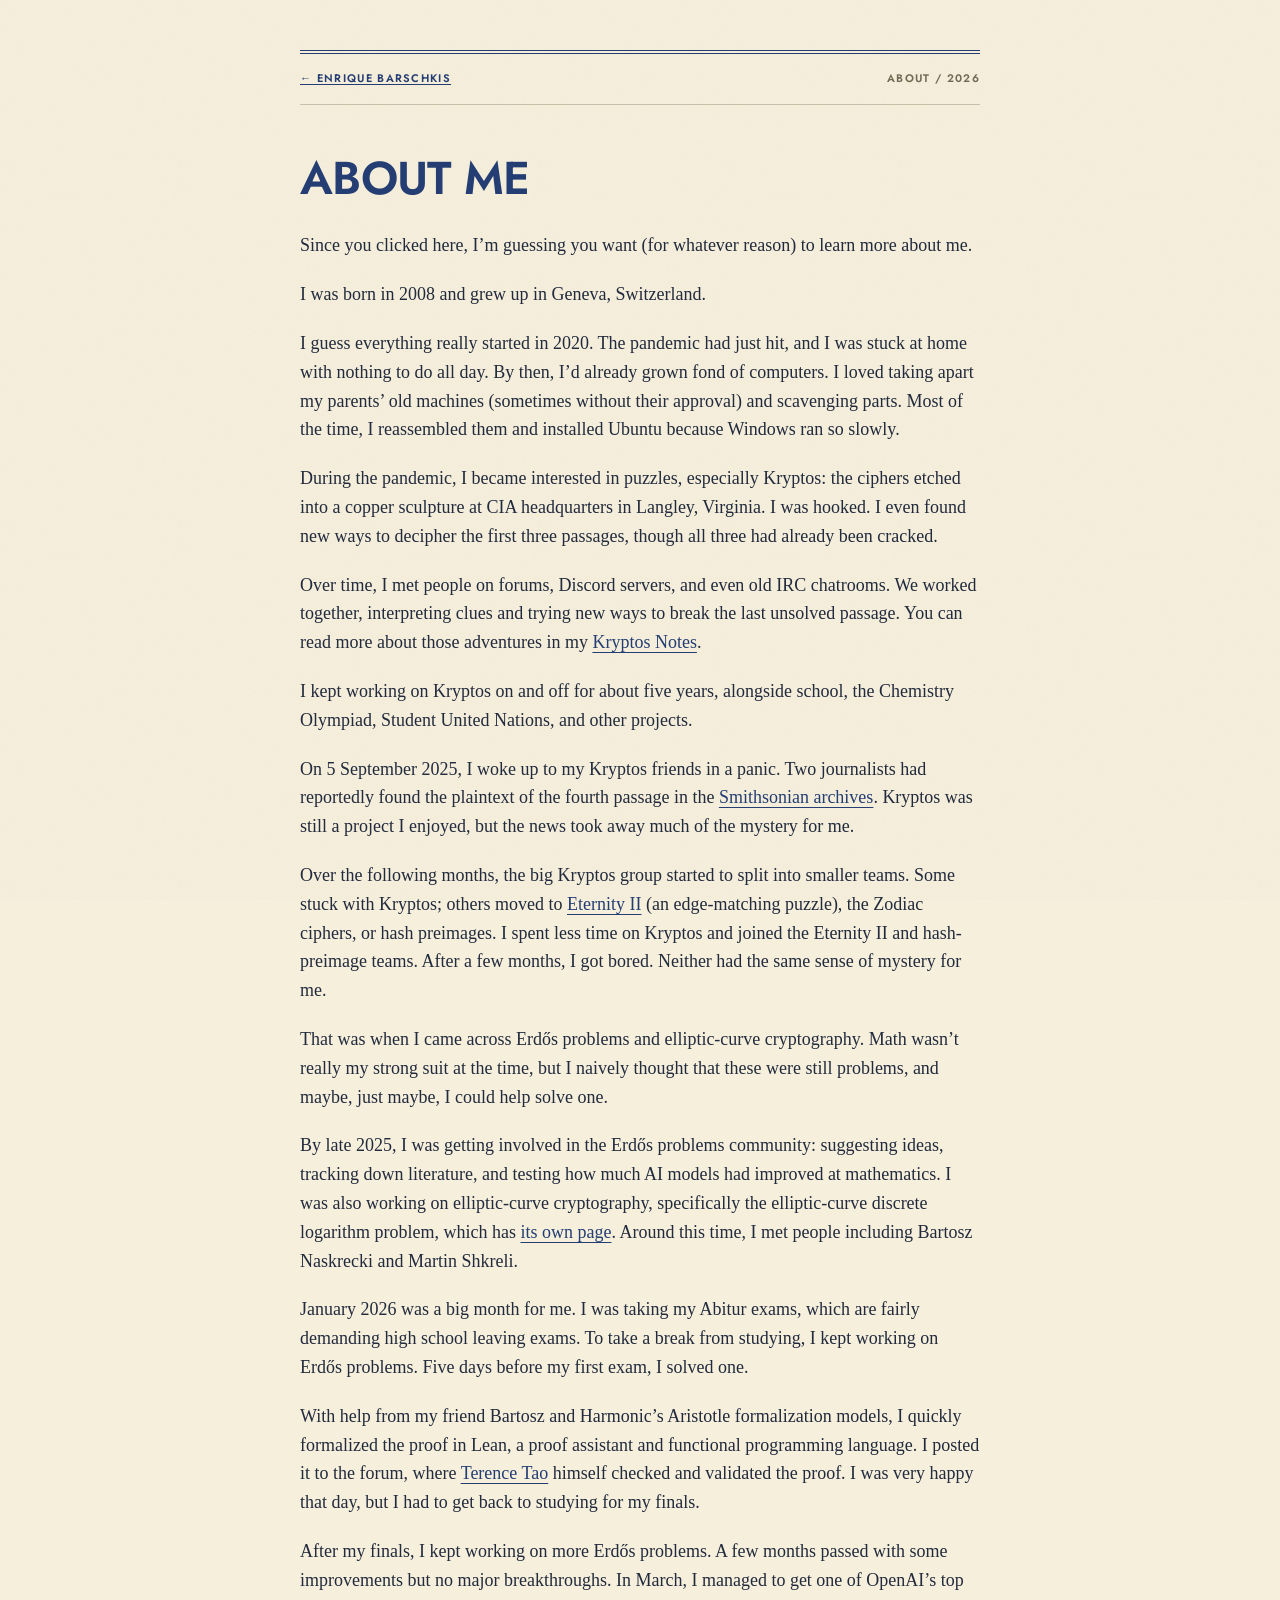
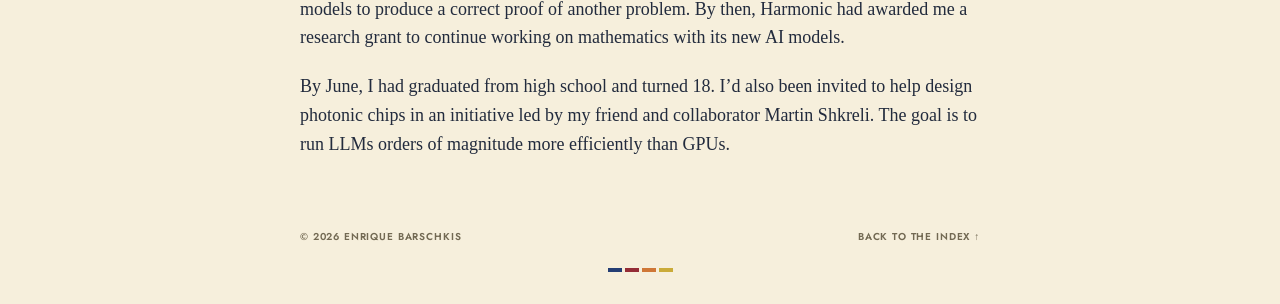
==== about.html @ c3b04d2e "Update ECDLP article and correct website typos" ====
<!doctype html>
<html lang="en">
<head>
  <meta charset="utf-8">
  <meta name="viewport" content="width=device-width, initial-scale=1">
  <meta name="description" content="Enrique Barschkis on old computers, Kryptos, Erdős problems, elliptic-curve cryptography, and photonic LLM acceleration.">
  <meta name="theme-color" content="#942c36">
  <title>About me · Enrique Barschkis</title>
  <link rel="icon" type="image/png" href="favicon.png">
  <link rel="stylesheet" href="styles.css">
</head>
<body>
  <a class="skip-link" href="#main">Skip to content</a>
  <div class="document-page">
    <header class="document-header"><a href="index.html#about">← Enrique Barschkis</a><span>About / 2026</span></header>
    <main id="main">
      <article>
        <h1>About me</h1>
        <p>Since you clicked here, I’m guessing you want (for whatever reason) to learn more about me.</p>

        <p>I was born in 2008 and grew up in Geneva, Switzerland.</p>

        <p>I guess everything really started in 2020. The pandemic had just hit, and I was stuck at home with nothing to do all day. By then, I’d already grown fond of computers. I loved taking apart my parents’ old machines (sometimes without their approval) and scavenging parts. Most of the time, I reassembled them and installed Ubuntu because Windows ran so slowly.</p>

        <p>During the pandemic, I became interested in puzzles, especially Kryptos: the ciphers etched into a copper sculpture at CIA headquarters in Langley, Virginia. I was hooked. I even found new ways to decipher the first three passages, though all three had already been cracked.</p>

        <p>Over time, I met people on forums, Discord servers, and even old IRC chatrooms. We worked together, interpreting clues and trying new ways to break the last unsolved passage. You can read more about those adventures in my <a href="kryptos.html">Kryptos Notes</a>.</p>

        <p>I kept working on Kryptos on and off for about five years, alongside school, the Chemistry Olympiad, Student United Nations, and other projects.</p>

        <p>On 5 September 2025, I woke up to my Kryptos friends in a panic. Two journalists had reportedly found the plaintext of the fourth passage in the <a href="https://www.smithsonianmag.com/blogs/office-of-the-secretary-of-the-smithsonian/2026/02/17/smithsonian-archives-help-unlock-mysteries-connect-americans-history/">Smithsonian archives</a>. Kryptos was still a project I enjoyed, but the news took away much of the mystery for me.</p>

        <p>Over the following months, the big Kryptos group started to split into smaller teams. Some stuck with Kryptos; others moved to <a href="https://en.wikipedia.org/wiki/Eternity_II_puzzle">Eternity II</a> (an edge-matching puzzle), the Zodiac ciphers, or hash preimages. I spent less time on Kryptos and joined the Eternity II and hash-preimage teams. After a few months, I got bored. Neither had the same sense of mystery for me.</p>

        <p>That was when I came across Erdős problems and elliptic-curve cryptography. Math wasn’t really my strong suit at the time, but I naively thought that these were still problems, and maybe, just maybe, I could help solve one.</p>

        <p>By late 2025, I was getting involved in the Erdős problems community: suggesting ideas, tracking down literature, and testing how much AI models had improved at mathematics. I was also working on elliptic-curve cryptography, specifically the elliptic-curve discrete logarithm problem, which has <a href="elliptic-curve-discrete-logarithms.html">its own page</a>. Around this time, I met people including Bartosz Naskrecki and Martin Shkreli.</p>

        <p>January 2026 was a big month for me. I was taking my Abitur exams, which are fairly demanding high school leaving exams. To take a break from studying, I kept working on Erdős problems. Five days before my first exam, I solved one.</p>

        <p>With help from my friend Bartosz and Harmonic’s Aristotle formalization models, I quickly formalized the proof in Lean, a proof assistant and functional programming language. I posted it to the forum, where <a href="https://en.wikipedia.org/wiki/Terence_Tao">Terence Tao</a> himself checked and validated the proof. I was very happy that day, but I had to get back to studying for my finals.</p>

        <p>After my finals, I kept working on more Erdős problems. A few months passed with some improvements but no major breakthroughs. In March, I managed to get one of OpenAI’s top models to produce a correct proof of another problem. By then, Harmonic had awarded me a research grant to continue working on mathematics with its new AI models.</p>

        <p>By June, I had graduated from high school and turned 18. I’d also been invited to help design photonic chips in an initiative led by my friend and collaborator Martin Shkreli. The goal is to run LLMs orders of magnitude more efficiently than GPUs.</p>
      </article>
    </main>
    <footer class="footer"><div class="footer-line"><small>© 2026 Enrique Barschkis</small><a href="index.html#about">Back to the index ↑</a></div><div class="printer-colors" aria-hidden="true"><i></i><i></i><i></i><i></i></div></footer>
  </div>
</body>
</html>
---- styles.css ----
@font-face {
  font-family: "Jost";
  font-style: normal;
  font-weight: 600;
  font-display: swap;
  src: url("assets/fonts/jost-latin-600.woff2") format("woff2");
}

:root {
  color-scheme: light;
  --paper: #f6efdc;
  --ink: #222b3d;
  --blue: #243e74;
  --red: #942c36;
  --gold: #efb844;
  --muted: #726953;
  --line: #c8bfa9;
  --display: "Jost", "Century Gothic", sans-serif;
  --body: Georgia, "Times New Roman", serif;
}

* { box-sizing: border-box; }
html { scroll-padding-top: 24px; }
body {
  margin: 0;
  background: var(--paper);
  color: var(--ink);
  font-family: var(--body);
  font-size: 18px;
  line-height: 1.6;
  -webkit-font-smoothing: antialiased;
}

body::before {
  content: "";
  position: fixed;
  inset: 0;
  z-index: -1;
  pointer-events: none;
  opacity: .12;
  background-image: url("assets/grain.svg");
}

::selection { background: #e8c875; color: var(--ink); }
a { color: var(--blue); text-underline-offset: .2em; text-decoration-thickness: 1px; }
a:hover { color: var(--red); }
a:focus-visible { outline: 2px solid var(--red); outline-offset: 5px; }
img { max-width: 100%; }
.page { width: min(760px, calc(100% - 48px)); margin: 35px auto 24px; }
.sr-only { position: absolute; width: 1px; height: 1px; overflow: hidden; clip-path: inset(50%); white-space: nowrap; }
.skip-link { position: fixed; top: 12px; left: 12px; z-index: 10; padding: 8px 14px; background: var(--paper); transform: translateY(-160%); }
.skip-link:focus { transform: none; }
.masthead { margin: 0 28px; padding-bottom: 10px; border-bottom: 1px solid var(--line); }
.masthead-title { display: flex; align-items: center; gap: 24px; margin-bottom: 14px; }
.masthead-title h1 { min-width: 0; margin: 0; }
.portrait { display: block; flex: none; width: 104px; height: 104px; object-fit: cover; border-radius: 50%; padding: 4px; border: 1px solid var(--line); }
h1 { margin: 0 0 14px; color: var(--ink); font: 600 clamp(32px, 6vw, 46px)/1.2 var(--display); letter-spacing: -.025em; }
.main-nav { display: flex; flex-wrap: wrap; gap: 0 28px; }
.main-nav a { display: flex; align-items: baseline; gap: 8px; padding: 9px 0; font: 600 12px/1.6 var(--display); letter-spacing: .12em; text-transform: uppercase; text-decoration: none; }
.main-nav a:hover { text-decoration: underline; }
.main-nav a span { color: var(--red); font-size: 9px; letter-spacing: .04em; }
.content { padding: 0 28px; }
section { margin-top: 29px; scroll-margin-top: 24px; }
.about-section { margin-top: 31px; }
.section-heading { display: flex; align-items: center; gap: 12px; margin-bottom: 11px; }
.exhibit { color: var(--red); font: 600 11px/1 var(--display); letter-spacing: .05em; }
h2 { margin: 0; color: var(--blue); font: 600 16px/1.5 var(--display); text-transform: uppercase; letter-spacing: .12em; }
.section-line { flex: 1; border-top: 1px solid var(--line); margin-left: 5px; }
p { margin: 0 0 10px; }
.bio p { margin-bottom: 12px; }
.bio p:last-child { margin-bottom: 0; }
.bio p:first-child { font-size: 21px; text-align: center; }
.bio p + p { color: #524f46; }
.about-more { margin-top: 12px; }
.about-more a:hover .link-label > span, .about-more a:focus-visible .link-label > span { visibility: hidden; }
.empty-state { color: var(--muted); font-size: 16px; font-style: italic; margin-bottom: 0; }
.entry-list { list-style: none; margin: 0; padding: 0; }
.entry { padding: 11px 0 12px; border-bottom: 1px solid var(--line); }
.entry:first-child { padding-top: 0; }
.entry:last-child { border-bottom: 0; padding-bottom: 0; }
.entry-top { display: flex; gap: 20px; align-items: baseline; justify-content: space-between; }
.entry-title { font-size: 18px; font-weight: normal; }
#articles .entry { border-bottom: 0; }
.animated-link { position: relative; display: inline-block; min-width: 0; padding-right: 1.5em; }
#articles .animated-link { display: block; }
.link-label { display: inline-block; transition: transform .18s ease; }
.hover-arrow { position: absolute; left: 0; top: 0; opacity: 0; transition: opacity .18s ease; }
.animated-link:hover .link-label, .animated-link:focus-visible .link-label { transform: translateX(1.5em); }
.animated-link:hover .hover-arrow, .animated-link:focus-visible .hover-arrow { opacity: 1; }
.animated-link:hover .link-arrow, .animated-link:focus-visible .link-arrow { visibility: hidden; }
.entry-date { flex-shrink: 0; color: var(--muted); font: 600 11px/1.5 var(--display); letter-spacing: .07em; text-transform: uppercase; }
.entry p { font-size: 16px; line-height: 1.5; margin: 4px 0 0; color: #524f46; }
.note-entry { display: grid; grid-template-columns: 100px 1fr; gap: 18px; align-items: baseline; padding: 8px 0; }
.note-entry .entry-date { font-size: 10px; }
.note-entry a { font-size: 17px; }
.contact-links { display: flex; flex-wrap: wrap; gap: 8px 25px; list-style: none; margin: 0; padding: 0; font-size: 17px; }
.contact-links a { display: inline-block; padding: 3px 0; }
.link-arrow { font-family: var(--display); font-size: 13px; padding-left: 4px; }
.footer { padding: 0 28px; margin-top: 29px; }
.footer-ornament { display: flex; gap: 14px; align-items: center; justify-content: center; color: var(--red); }
.footer-ornament span { width: 55px; height: 4px; border-top: 1px solid var(--line); border-bottom: 1px solid var(--line); }
.footer-line { display: flex; justify-content: space-between; align-items: center; gap: 12px; margin-top: 18px; color: var(--muted); font: 600 10px/1.8 var(--display); letter-spacing: .085em; text-transform: uppercase; }
.footer-line small { font-size: inherit; }
.footer-line a { color: var(--muted); text-decoration: none; }
.footer-line a:hover { color: var(--red); text-decoration: underline; }
.printer-colors { display: flex; justify-content: center; gap: 3px; margin-top: 22px; }
.printer-colors i { width: 14px; height: 4px; background: var(--blue); }
.printer-colors i:nth-child(2) { background: var(--red); }
.printer-colors i:nth-child(3) { background: #cf7736; }
.printer-colors i:nth-child(4) { background: #caab39; }

/* The same small document layout for individual notes and the colophon. */
.document-page { width: min(680px, calc(100% - 48px)); margin: 50px auto 32px; }
.document-header { border-top: 4px double var(--blue); border-bottom: 1px solid var(--line); padding: 16px 0; display: flex; justify-content: space-between; gap: 16px; }
.document-header a, .document-header span { font: 600 11px/1.6 var(--display); letter-spacing: .12em; text-transform: uppercase; }
.document-header span { color: var(--muted); }
.document-page article { padding: 37px 0 20px; }
.document-page h1 { color: var(--blue); font: 600 clamp(30px, 6vw, 46px)/1.15 var(--display); letter-spacing: -.015em; text-transform: uppercase; padding: 0; margin: 10px 0 27px; }
.document-page h2 { margin: 28px 0 12px; }
.document-page article p { margin-bottom: 20px; }
.document-kicker { color: var(--red); font: 600 11px/1.4 var(--display); letter-spacing: .13em; text-transform: uppercase; }
.palette { display: flex; height: 14px; margin: 25px 0; }
.palette span { flex: 1; }
.palette span:nth-child(1) { background: var(--blue); }
.palette span:nth-child(2) { background: var(--red); }
.palette span:nth-child(3) { background: #cf7736; }
.palette span:nth-child(4) { background: var(--gold); }
.document-page .footer { padding: 0; }
.document-page article li { margin-bottom: 8px; }
.link-placeholder { color: var(--muted); font-size: .85em; }

@media (min-width: 1400px) { .page { margin-top: 46px; } }
@media (max-width: 600px) {
  .page { width: calc(100% - 28px); margin-top: 16px; }
  .masthead { margin: 12px 12px 0; padding-bottom: 4px; }
  .masthead-title { gap: 16px; margin-bottom: 8px; }
  .portrait { width: 72px; height: 72px; padding: 3px; }
  h1 { margin-bottom: 8px; }
  .main-nav { justify-content: space-between; gap: 0 12px; }
  .main-nav a { gap: 5px; padding: 9px 0; font-size: 10px; letter-spacing: .07em; min-height: 44px; align-items: center; }
  .main-nav a span { font-size: 8px; }
  .content, .footer { padding-left: 12px; padding-right: 12px; }
  section { margin-top: 26px; }
  .about-section { margin-top: 25px; }
  .bio p:first-child { font-size: 20px; }
  .bio p + p { font-size: 17px; }
  h2 { font-size: 14px; }
  .section-heading { gap: 10px; }
  .entry-top { gap: 12px; }
  .entry-title { font-size: 17px; }
  .note-entry { grid-template-columns: 83px 1fr; gap: 12px; }
  .footer-line { font-size: 9px; letter-spacing: .025em; flex-wrap: wrap; justify-content: center; }
  .document-page { width: calc(100% - 40px); margin-top: 24px; }
  .document-header { flex-wrap: wrap; gap: 8px; }
}

@media (prefers-reduced-motion: reduce) {
  .link-label, .hover-arrow { transition: none; }
}

@media print {
  body { background: white; font-size: 12pt; }
  body::before, .skip-link, .main-nav { display: none; }
  .page, .document-page { width: 100%; margin: 0; }
  .masthead, section, .footer { break-inside: avoid; }
}
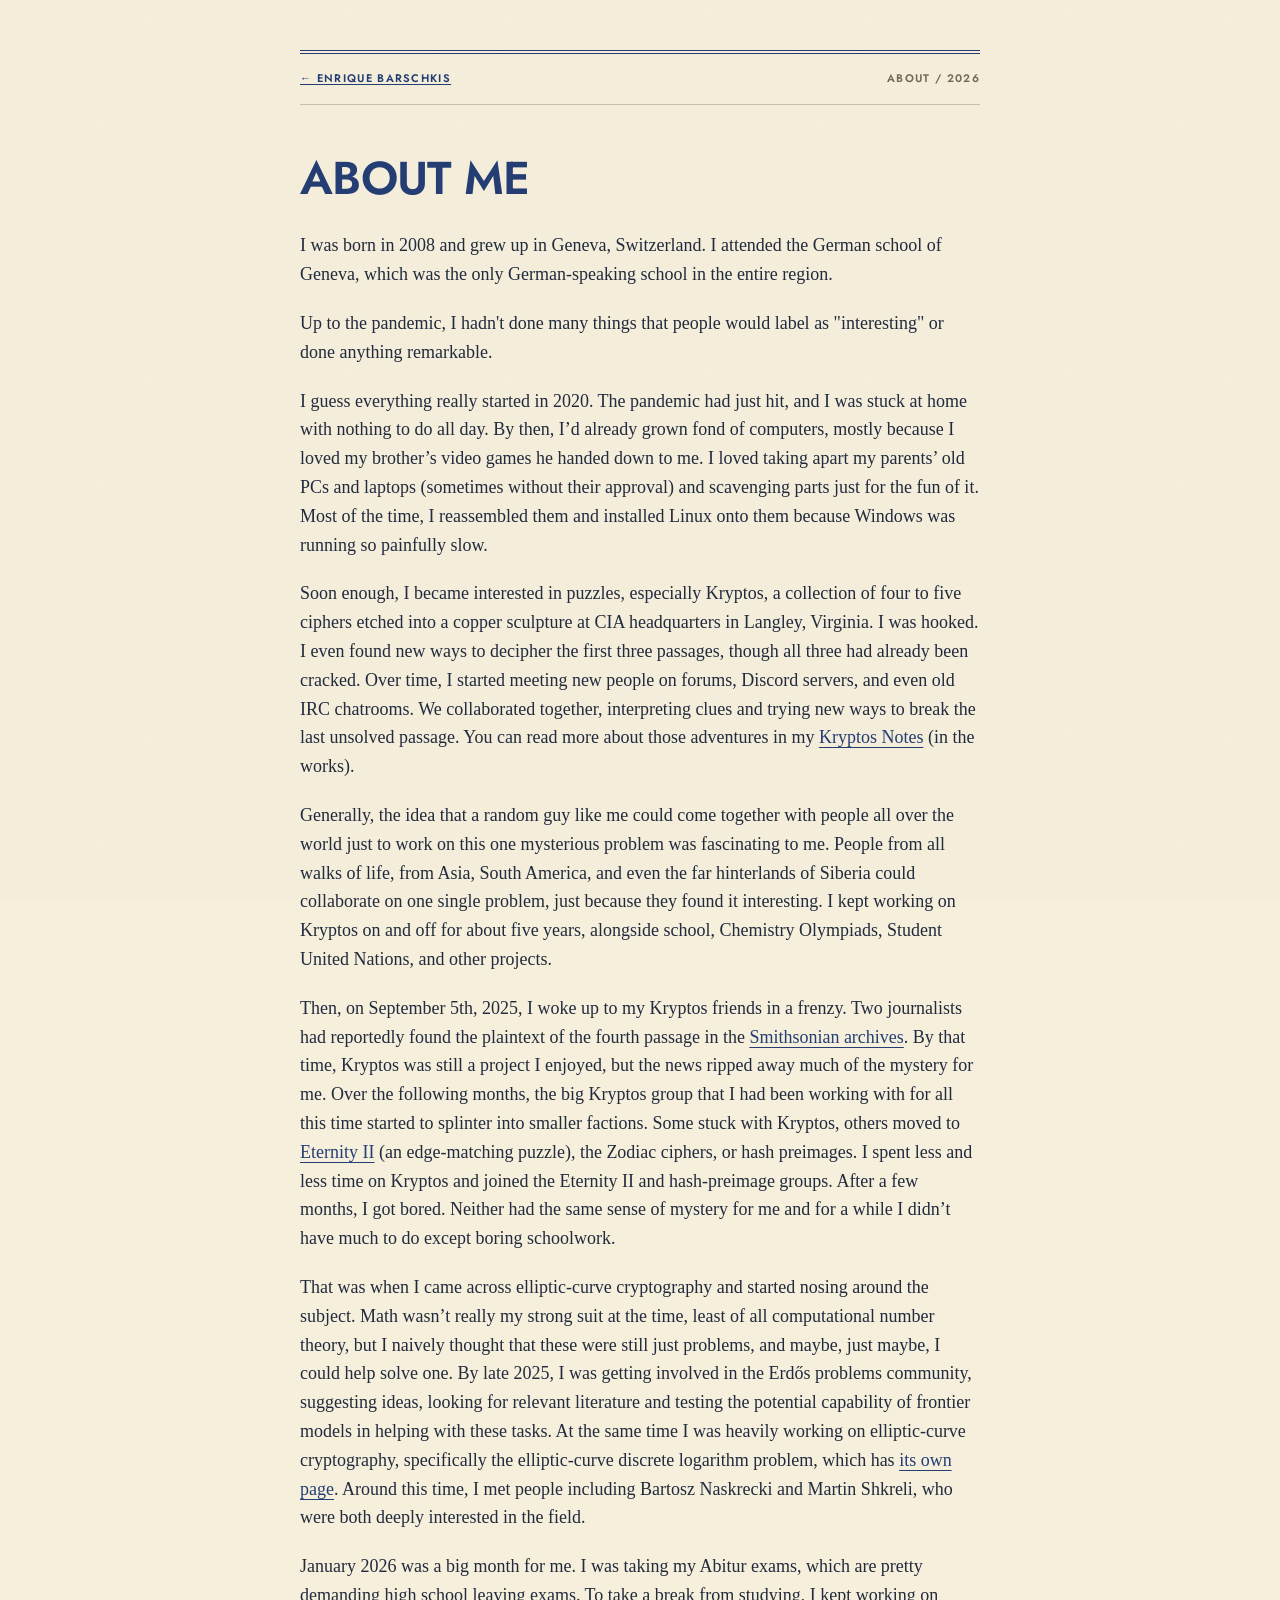
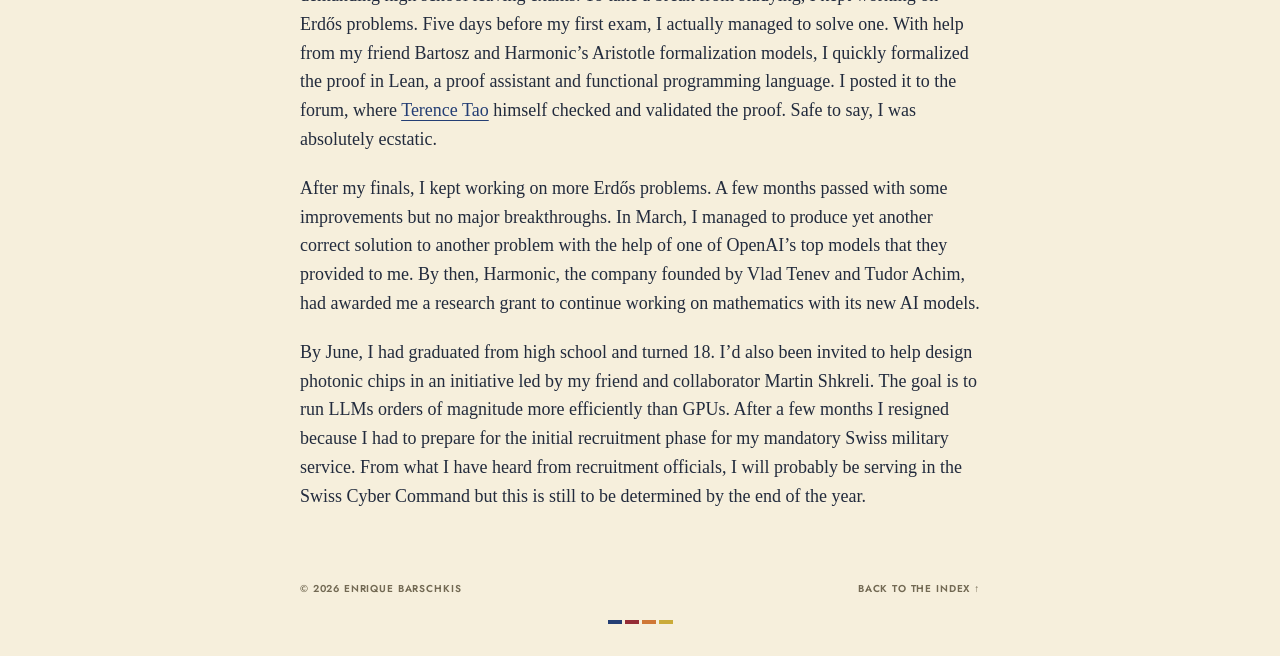
==== commit a62ddf20: "Update About me biography" ====
--- a/about.html
+++ b/about.html
@@ -6,46 +6,61 @@
   <meta name="description" content="Enrique Barschkis on old computers, Kryptos, Erdős problems, elliptic-curve cryptography, and photonic LLM acceleration.">
   <meta name="theme-color" content="#942c36">
   <title>About me · Enrique Barschkis</title>
+  <link rel="canonical" href="https://ebarschkis.github.io/about.html">
   <link rel="icon" type="image/png" href="favicon.png">
   <link rel="stylesheet" href="styles.css">
+  <script type="application/ld+json">
+{
+  "@context": "https://schema.org",
+  "@type": "ProfilePage",
+  "@id": "https://ebarschkis.github.io/about.html#profile",
+  "url": "https://ebarschkis.github.io/about.html",
+  "name": "About Enrique Barschkis",
+  "mainEntity": {
+    "@type": "Person",
+    "@id": "https://ebarschkis.github.io/#person",
+    "name": "Enrique Barschkis",
+    "alternateName": "ebarschkis",
+    "url": "https://ebarschkis.github.io/",
+    "image": "https://ebarschkis.github.io/assets/portrait.jpeg",
+    "sameAs": [
+      "https://github.com/ebarschkis",
+      "https://x.com/ebarschkis",
+      "https://www.erdosproblems.com/forum/user/ebarschkis"
+    ]
+  }
+}
+  </script>
 </head>
 <body>
   <a class="skip-link" href="#main">Skip to content</a>
   <div class="document-page">
-    <header class="document-header"><a href="index.html#about">← Enrique Barschkis</a><span>About / 2026</span></header>
+    <header class="document-header"><a href="./#about">← Enrique Barschkis</a><span>About / 2026</span></header>
     <main id="main">
       <article>
         <h1>About me</h1>
-        <p>Since you clicked here, I’m guessing you want (for whatever reason) to learn more about me.</p>
+        <p>I was born in 2008 and grew up in Geneva, Switzerland. I attended the German school of Geneva, which was the only German-speaking school in the entire region.</p>
 
-        <p>I was born in 2008 and grew up in Geneva, Switzerland.</p>
+        <p>Up to the pandemic, I hadn't done many things that people would label as "interesting" or done anything remarkable.</p>
 
-        <p>I guess everything really started in 2020. The pandemic had just hit, and I was stuck at home with nothing to do all day. By then, I’d already grown fond of computers. I loved taking apart my parents’ old machines (sometimes without their approval) and scavenging parts. Most of the time, I reassembled them and installed Ubuntu because Windows ran so slowly.</p>
+        <p>I guess everything really started in 2020. The pandemic had just hit, and I was stuck at home with nothing to do all day. By then, I’d already grown fond of computers, mostly because I loved my brother’s video games he handed down to me. I loved taking apart my parents’ old PCs and laptops (sometimes without their approval) and scavenging parts just for the fun of it. Most of the time, I reassembled them and installed Linux onto them because Windows was running so painfully slow.</p>
 
-        <p>During the pandemic, I became interested in puzzles, especially Kryptos: the ciphers etched into a copper sculpture at CIA headquarters in Langley, Virginia. I was hooked. I even found new ways to decipher the first three passages, though all three had already been cracked.</p>
+        <p>Soon enough, I became interested in puzzles, especially Kryptos, a collection of four to five ciphers etched into a copper sculpture at CIA headquarters in Langley, Virginia. I was hooked. I even found new ways to decipher the first three passages, though all three had already been cracked. Over time, I started meeting new people on forums, Discord servers, and even old IRC chatrooms. We collaborated together, interpreting clues and trying new ways to break the last unsolved passage. You can read more about those adventures in my <a href="kryptos.html">Kryptos Notes</a> (in the works).</p>
 
-        <p>Over time, I met people on forums, Discord servers, and even old IRC chatrooms. We worked together, interpreting clues and trying new ways to break the last unsolved passage. You can read more about those adventures in my <a href="kryptos.html">Kryptos Notes</a>.</p>
+        <p>Generally, the idea that a random guy like me could come together with people all over the world just to work on this one mysterious problem was fascinating to me. People from all walks of life, from Asia, South America, and even the far hinterlands of Siberia could collaborate on one single problem, just because they found it interesting. I kept working on Kryptos on and off for about five years, alongside school, Chemistry Olympiads, Student United Nations, and other projects.</p>
 
-        <p>I kept working on Kryptos on and off for about five years, alongside school, the Chemistry Olympiad, Student United Nations, and other projects.</p>
+        <p>Then, on September 5th, 2025, I woke up to my Kryptos friends in a frenzy. Two journalists had reportedly found the plaintext of the fourth passage in the <a href="https://www.smithsonianmag.com/blogs/office-of-the-secretary-of-the-smithsonian/2026/02/17/smithsonian-archives-help-unlock-mysteries-connect-americans-history/">Smithsonian archives</a>. By that time, Kryptos was still a project I enjoyed, but the news ripped away much of the mystery for me. Over the following months, the big Kryptos group that I had been working with for all this time started to splinter into smaller factions. Some stuck with Kryptos, others moved to <a href="https://en.wikipedia.org/wiki/Eternity_II_puzzle">Eternity II</a> (an edge-matching puzzle), the Zodiac ciphers, or hash preimages. I spent less and less time on Kryptos and joined the Eternity II and hash-preimage groups. After a few months, I got bored. Neither had the same sense of mystery for me and for a while I didn’t have much to do except boring schoolwork.</p>
 
-        <p>On 5 September 2025, I woke up to my Kryptos friends in a panic. Two journalists had reportedly found the plaintext of the fourth passage in the <a href="https://www.smithsonianmag.com/blogs/office-of-the-secretary-of-the-smithsonian/2026/02/17/smithsonian-archives-help-unlock-mysteries-connect-americans-history/">Smithsonian archives</a>. Kryptos was still a project I enjoyed, but the news took away much of the mystery for me.</p>
+        <p>That was when I came across elliptic-curve cryptography and started nosing around the subject. Math wasn’t really my strong suit at the time, least of all computational number theory, but I naively thought that these were still just problems, and maybe, just maybe, I could help solve one. By late 2025, I was getting involved in the Erdős problems community, suggesting ideas, looking for relevant literature and testing the potential capability of frontier models in helping with these tasks. At the same time I was heavily working on elliptic-curve cryptography, specifically the elliptic-curve discrete logarithm problem, which has <a href="elliptic-curve-discrete-logarithms.html">its own page</a>. Around this time, I met people including Bartosz Naskrecki and Martin Shkreli, who were both deeply interested in the field.</p>
 
-        <p>Over the following months, the big Kryptos group started to split into smaller teams. Some stuck with Kryptos; others moved to <a href="https://en.wikipedia.org/wiki/Eternity_II_puzzle">Eternity II</a> (an edge-matching puzzle), the Zodiac ciphers, or hash preimages. I spent less time on Kryptos and joined the Eternity II and hash-preimage teams. After a few months, I got bored. Neither had the same sense of mystery for me.</p>
+        <p>January 2026 was a big month for me. I was taking my Abitur exams, which are pretty demanding high school leaving exams. To take a break from studying, I kept working on Erdős problems. Five days before my first exam, I actually managed to solve one. With help from my friend Bartosz and Harmonic’s Aristotle formalization models, I quickly formalized the proof in Lean, a proof assistant and functional programming language. I posted it to the forum, where <a href="https://en.wikipedia.org/wiki/Terence_Tao">Terence Tao</a> himself checked and validated the proof. Safe to say, I was absolutely ecstatic.</p>
 
-        <p>That was when I came across Erdős problems and elliptic-curve cryptography. Math wasn’t really my strong suit at the time, but I naively thought that these were still problems, and maybe, just maybe, I could help solve one.</p>
+        <p>After my finals, I kept working on more Erdős problems. A few months passed with some improvements but no major breakthroughs. In March, I managed to produce yet another correct solution to another problem with the help of one of OpenAI’s top models that they provided to me. By then, Harmonic, the company founded by Vlad Tenev and Tudor Achim, had awarded me a research grant to continue working on mathematics with its new AI models.</p>
 
-        <p>By late 2025, I was getting involved in the Erdős problems community: suggesting ideas, tracking down literature, and testing how much AI models had improved at mathematics. I was also working on elliptic-curve cryptography, specifically the elliptic-curve discrete logarithm problem, which has <a href="elliptic-curve-discrete-logarithms.html">its own page</a>. Around this time, I met people including Bartosz Naskrecki and Martin Shkreli.</p>
-
-        <p>January 2026 was a big month for me. I was taking my Abitur exams, which are fairly demanding high school leaving exams. To take a break from studying, I kept working on Erdős problems. Five days before my first exam, I solved one.</p>
-
-        <p>With help from my friend Bartosz and Harmonic’s Aristotle formalization models, I quickly formalized the proof in Lean, a proof assistant and functional programming language. I posted it to the forum, where <a href="https://en.wikipedia.org/wiki/Terence_Tao">Terence Tao</a> himself checked and validated the proof. I was very happy that day, but I had to get back to studying for my finals.</p>
-
-        <p>After my finals, I kept working on more Erdős problems. A few months passed with some improvements but no major breakthroughs. In March, I managed to get one of OpenAI’s top models to produce a correct proof of another problem. By then, Harmonic had awarded me a research grant to continue working on mathematics with its new AI models.</p>
-
-        <p>By June, I had graduated from high school and turned 18. I’d also been invited to help design photonic chips in an initiative led by my friend and collaborator Martin Shkreli. The goal is to run LLMs orders of magnitude more efficiently than GPUs.</p>
+        <p>By June, I had graduated from high school and turned 18. I’d also been invited to help design photonic chips in an initiative led by my friend and collaborator Martin Shkreli. The goal is to run LLMs orders of magnitude more efficiently than GPUs. After a few months I resigned because I had to prepare for the initial recruitment phase for my mandatory Swiss military service. From what I have heard from recruitment officials, I will probably be serving in the Swiss Cyber Command but this is still to be determined by the end of the year.</p>
       </article>
     </main>
-    <footer class="footer"><div class="footer-line"><small>© 2026 Enrique Barschkis</small><a href="index.html#about">Back to the index ↑</a></div><div class="printer-colors" aria-hidden="true"><i></i><i></i><i></i><i></i></div></footer>
+    <footer class="footer"><div class="footer-line"><small>© 2026 Enrique Barschkis</small><a href="./#about">Back to the index ↑</a></div><div class="printer-colors" aria-hidden="true"><i></i><i></i><i></i><i></i></div></footer>
   </div>
 </body>
 </html>
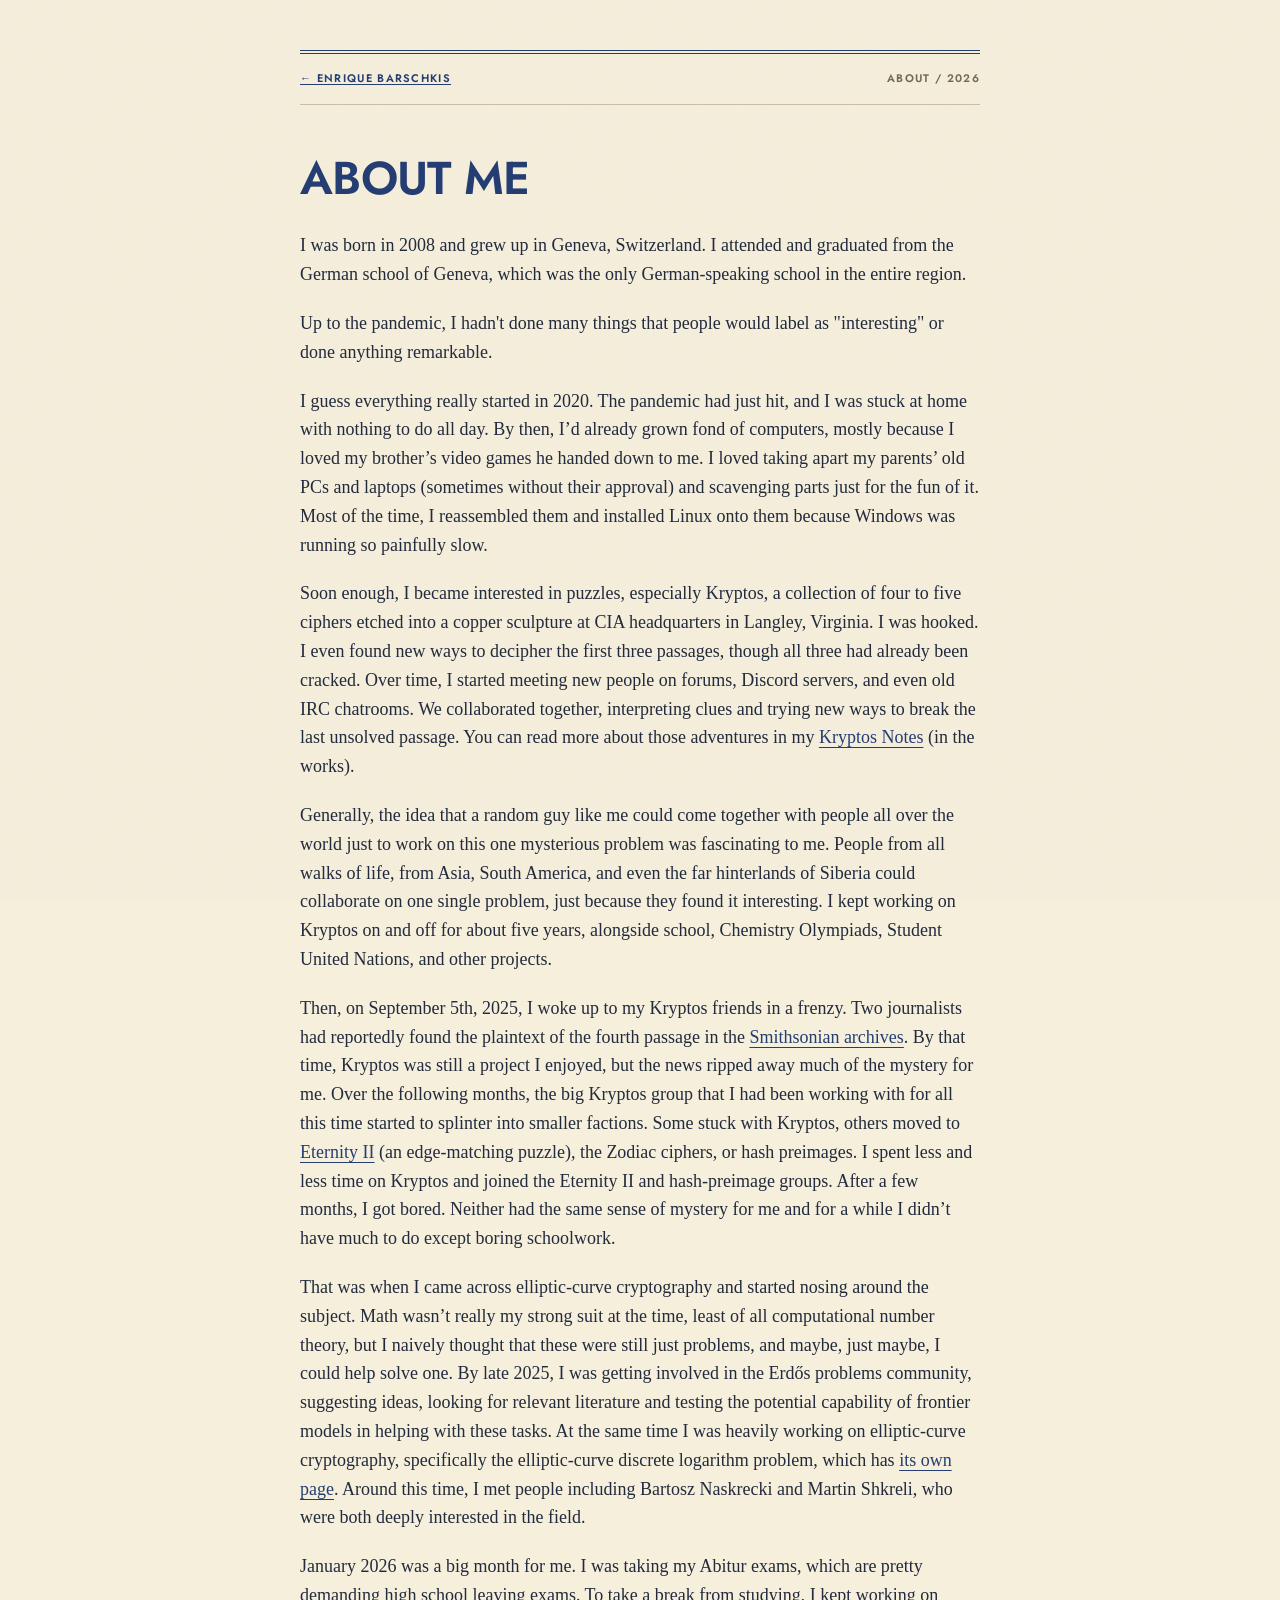
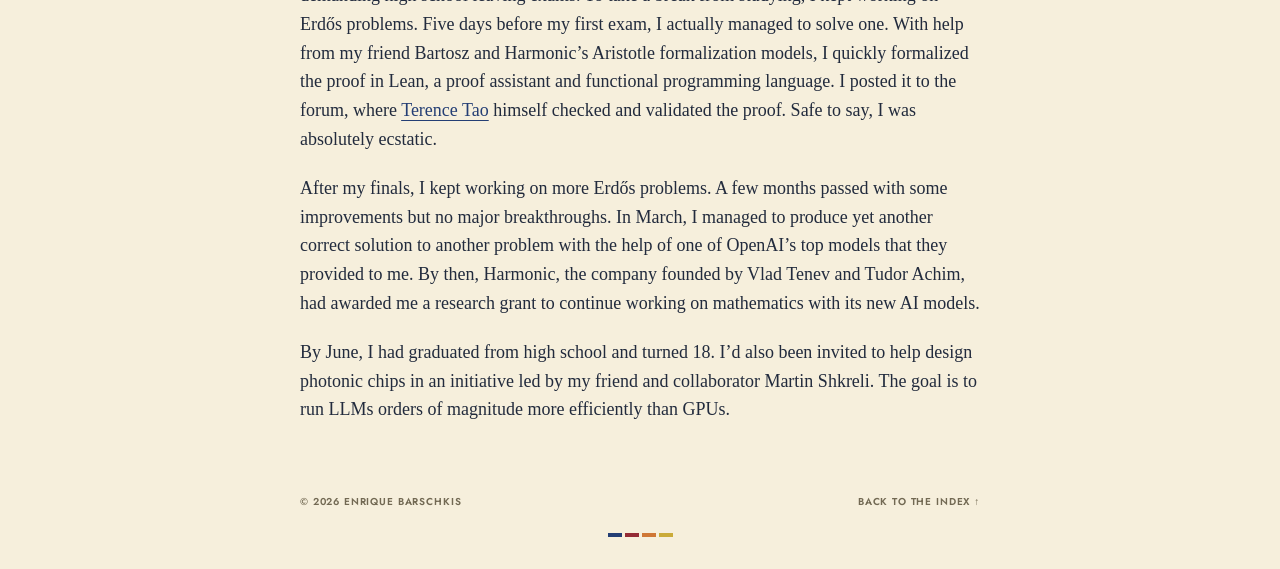
==== commit 437e5fac: "Update About me education and service details" ====
--- a/about.html
+++ b/about.html
@@ -39,7 +39,7 @@
     <main id="main">
       <article>
         <h1>About me</h1>
-        <p>I was born in 2008 and grew up in Geneva, Switzerland. I attended the German school of Geneva, which was the only German-speaking school in the entire region.</p>
+        <p>I was born in 2008 and grew up in Geneva, Switzerland. I attended and graduated from the German school of Geneva, which was the only German-speaking school in the entire region.</p>
 
         <p>Up to the pandemic, I hadn't done many things that people would label as "interesting" or done anything remarkable.</p>
 
@@ -57,7 +57,7 @@
 
         <p>After my finals, I kept working on more Erdős problems. A few months passed with some improvements but no major breakthroughs. In March, I managed to produce yet another correct solution to another problem with the help of one of OpenAI’s top models that they provided to me. By then, Harmonic, the company founded by Vlad Tenev and Tudor Achim, had awarded me a research grant to continue working on mathematics with its new AI models.</p>
 
-        <p>By June, I had graduated from high school and turned 18. I’d also been invited to help design photonic chips in an initiative led by my friend and collaborator Martin Shkreli. The goal is to run LLMs orders of magnitude more efficiently than GPUs. After a few months I resigned because I had to prepare for the initial recruitment phase for my mandatory Swiss military service. From what I have heard from recruitment officials, I will probably be serving in the Swiss Cyber Command but this is still to be determined by the end of the year.</p>
+        <p>By June, I had graduated from high school and turned 18. I’d also been invited to help design photonic chips in an initiative led by my friend and collaborator Martin Shkreli. The goal is to run LLMs orders of magnitude more efficiently than GPUs.</p>
       </article>
     </main>
     <footer class="footer"><div class="footer-line"><small>© 2026 Enrique Barschkis</small><a href="./#about">Back to the index ↑</a></div><div class="printer-colors" aria-hidden="true"><i></i><i></i><i></i><i></i></div></footer>
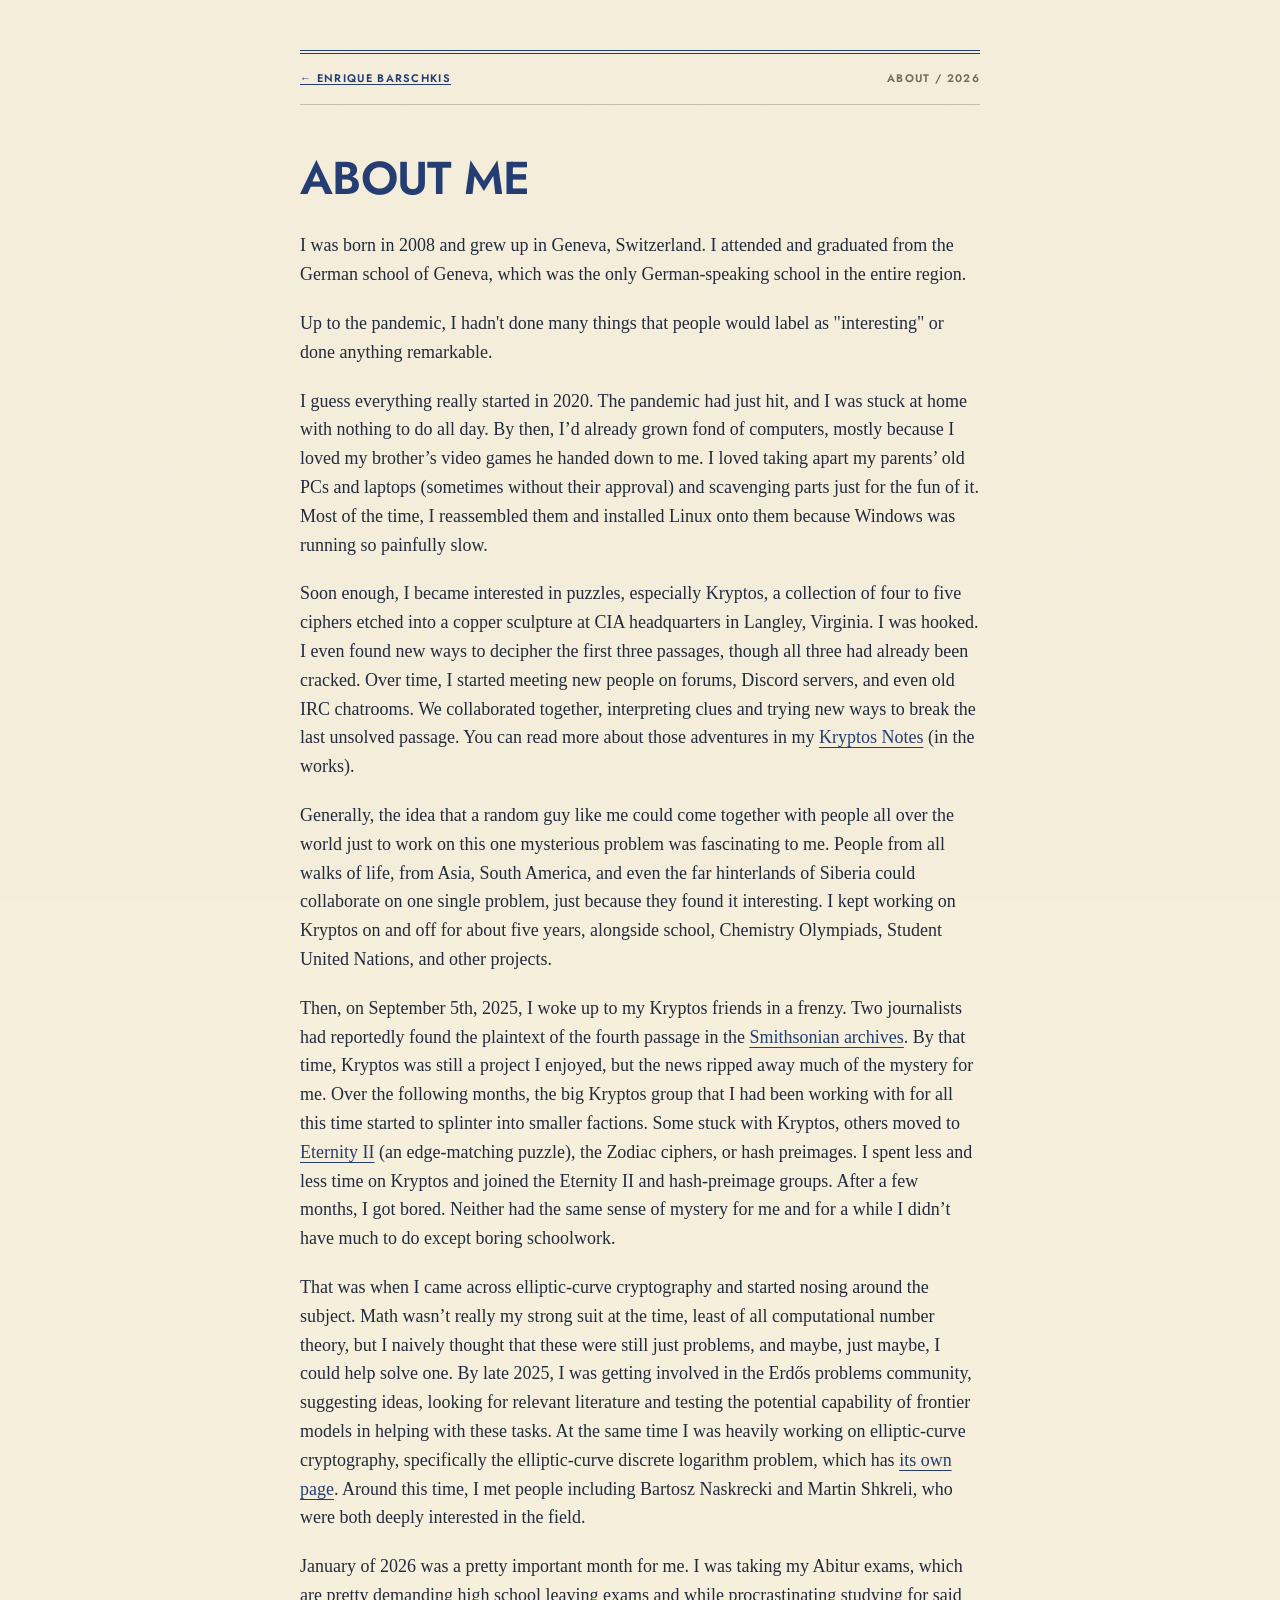
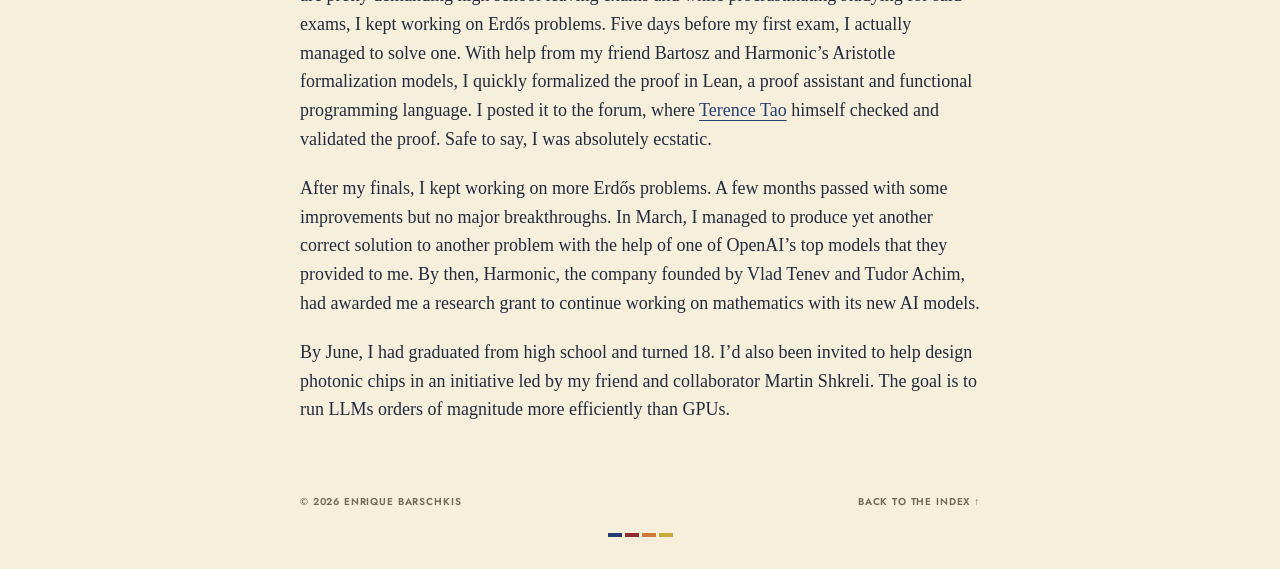
==== commit bd029dd6: "Revise January 2026 passage on About me page" ====
--- a/about.html
+++ b/about.html
@@ -53,7 +53,7 @@
 
         <p>That was when I came across elliptic-curve cryptography and started nosing around the subject. Math wasn’t really my strong suit at the time, least of all computational number theory, but I naively thought that these were still just problems, and maybe, just maybe, I could help solve one. By late 2025, I was getting involved in the Erdős problems community, suggesting ideas, looking for relevant literature and testing the potential capability of frontier models in helping with these tasks. At the same time I was heavily working on elliptic-curve cryptography, specifically the elliptic-curve discrete logarithm problem, which has <a href="elliptic-curve-discrete-logarithms.html">its own page</a>. Around this time, I met people including Bartosz Naskrecki and Martin Shkreli, who were both deeply interested in the field.</p>
 
-        <p>January 2026 was a big month for me. I was taking my Abitur exams, which are pretty demanding high school leaving exams. To take a break from studying, I kept working on Erdős problems. Five days before my first exam, I actually managed to solve one. With help from my friend Bartosz and Harmonic’s Aristotle formalization models, I quickly formalized the proof in Lean, a proof assistant and functional programming language. I posted it to the forum, where <a href="https://en.wikipedia.org/wiki/Terence_Tao">Terence Tao</a> himself checked and validated the proof. Safe to say, I was absolutely ecstatic.</p>
+        <p>January of 2026 was a pretty important month for me. I was taking my Abitur exams, which are pretty demanding high school leaving exams and while procrastinating studying for said exams, I kept working on Erdős problems. Five days before my first exam, I actually managed to solve one. With help from my friend Bartosz and Harmonic’s Aristotle formalization models, I quickly formalized the proof in Lean, a proof assistant and functional programming language. I posted it to the forum, where <a href="https://en.wikipedia.org/wiki/Terence_Tao">Terence Tao</a> himself checked and validated the proof. Safe to say, I was absolutely ecstatic.</p>
 
         <p>After my finals, I kept working on more Erdős problems. A few months passed with some improvements but no major breakthroughs. In March, I managed to produce yet another correct solution to another problem with the help of one of OpenAI’s top models that they provided to me. By then, Harmonic, the company founded by Vlad Tenev and Tudor Achim, had awarded me a research grant to continue working on mathematics with its new AI models.</p>
 
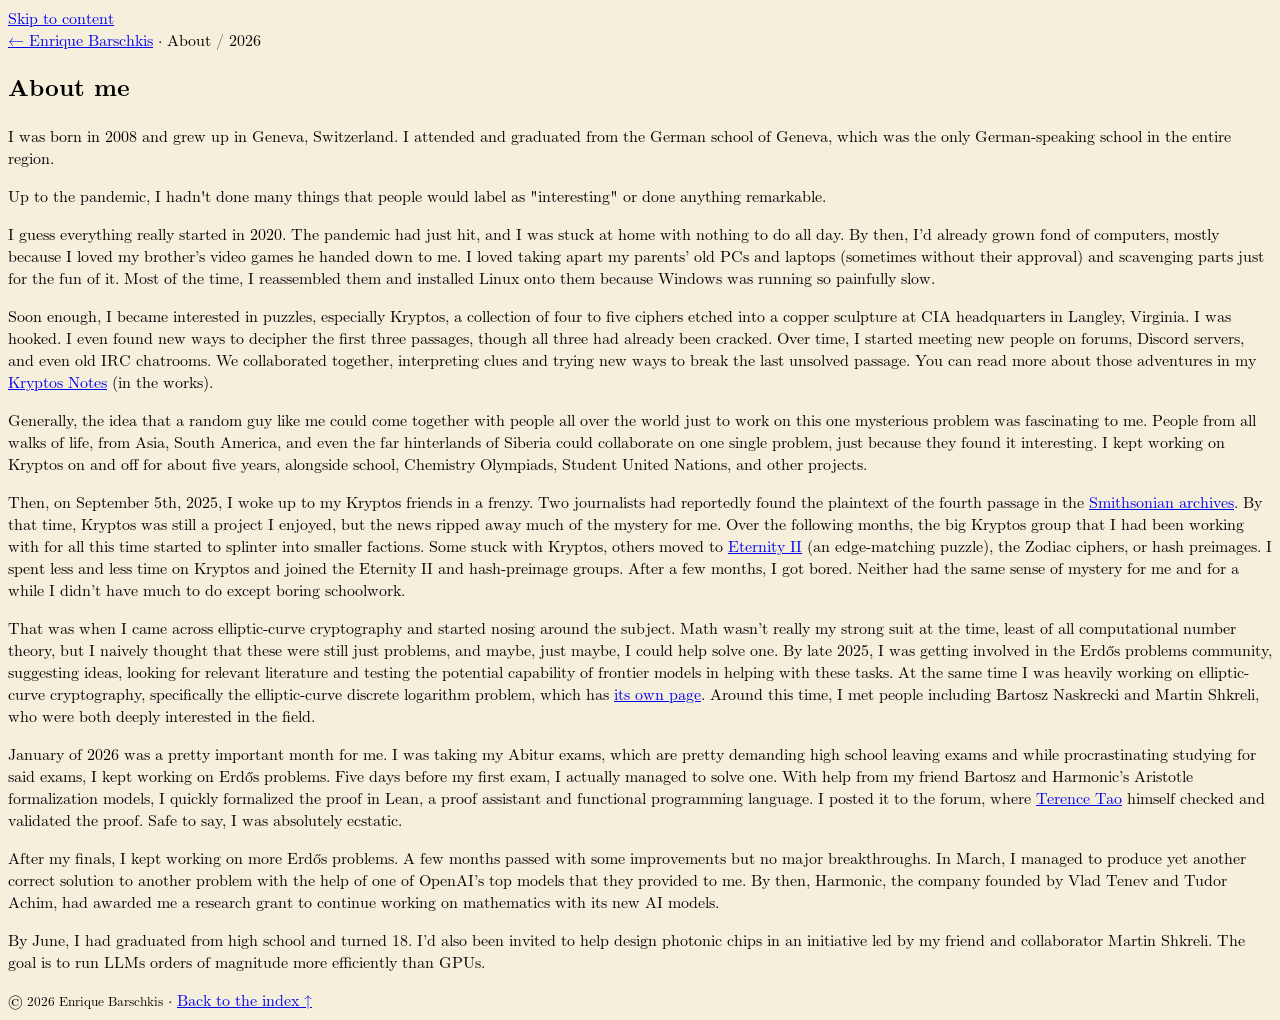
==== commit 6bb45503: "Simplify site to plain HTML and Computer Modern" ====
--- a/about.html
+++ b/about.html
@@ -4,7 +4,7 @@
   <meta charset="utf-8">
   <meta name="viewport" content="width=device-width, initial-scale=1">
   <meta name="description" content="Enrique Barschkis on old computers, Kryptos, Erdős problems, elliptic-curve cryptography, and photonic LLM acceleration.">
-  <meta name="theme-color" content="#942c36">
+  <meta name="theme-color" content="#f6efdc">
   <title>About me · Enrique Barschkis</title>
   <link rel="canonical" href="https://ebarschkis.github.io/about.html">
   <link rel="icon" type="image/png" href="favicon.png">
@@ -33,9 +33,9 @@
   </script>
 </head>
 <body>
-  <a class="skip-link" href="#main">Skip to content</a>
-  <div class="document-page">
-    <header class="document-header"><a href="./#about">← Enrique Barschkis</a><span>About / 2026</span></header>
+  <a href="#main">Skip to content</a>
+  <div>
+    <header><a href="./#about">← Enrique Barschkis</a> · <span>About / 2026</span></header>
     <main id="main">
       <article>
         <h1>About me</h1>
@@ -60,7 +60,7 @@
         <p>By June, I had graduated from high school and turned 18. I’d also been invited to help design photonic chips in an initiative led by my friend and collaborator Martin Shkreli. The goal is to run LLMs orders of magnitude more efficiently than GPUs.</p>
       </article>
     </main>
-    <footer class="footer"><div class="footer-line"><small>© 2026 Enrique Barschkis</small><a href="./#about">Back to the index ↑</a></div><div class="printer-colors" aria-hidden="true"><i></i><i></i><i></i><i></i></div></footer>
+    <footer><small>© 2026 Enrique Barschkis</small> · <a href="./#about">Back to the index ↑</a></footer>
   </div>
 </body>
 </html>
--- a/styles.css
+++ b/styles.css
@@ -1,166 +1,55 @@
 @font-face {
-  font-family: "Jost";
+  font-family: "Computer Modern";
+  src: url("assets/fonts/cmunrm.woff2") format("woff2");
+  font-weight: normal;
   font-style: normal;
-  font-weight: 600;
   font-display: swap;
-  src: url("assets/fonts/jost-latin-600.woff2") format("woff2");
 }
 
-:root {
-  color-scheme: light;
-  --paper: #f6efdc;
-  --ink: #222b3d;
-  --blue: #243e74;
-  --red: #942c36;
-  --gold: #efb844;
-  --muted: #726953;
-  --line: #c8bfa9;
-  --display: "Jost", "Century Gothic", sans-serif;
-  --body: Georgia, "Times New Roman", serif;
+@font-face {
+  font-family: "Computer Modern";
+  src: url("assets/fonts/cmunbx.woff2") format("woff2");
+  font-weight: bold;
+  font-style: normal;
+  font-display: swap;
 }
 
-* { box-sizing: border-box; }
-html { scroll-padding-top: 24px; }
-body {
-  margin: 0;
-  background: var(--paper);
-  color: var(--ink);
-  font-family: var(--body);
-  font-size: 18px;
-  line-height: 1.6;
-  -webkit-font-smoothing: antialiased;
+@font-face {
+  font-family: "Computer Modern";
+  src: url("assets/fonts/cmunti.woff2") format("woff2");
+  font-weight: normal;
+  font-style: italic;
+  font-display: swap;
 }
 
-body::before {
-  content: "";
-  position: fixed;
-  inset: 0;
-  z-index: -1;
-  pointer-events: none;
-  opacity: .12;
-  background-image: url("assets/grain.svg");
+@font-face {
+  font-family: "Computer Modern";
+  src: url("assets/fonts/cmunbi.woff2") format("woff2");
+  font-weight: bold;
+  font-style: italic;
+  font-display: swap;
 }
 
-::selection { background: #e8c875; color: var(--ink); }
-a { color: var(--blue); text-underline-offset: .2em; text-decoration-thickness: 1px; }
-a:hover { color: var(--red); }
-a:focus-visible { outline: 2px solid var(--red); outline-offset: 5px; }
-img { max-width: 100%; }
-.page { width: min(760px, calc(100% - 48px)); margin: 35px auto 24px; }
-.sr-only { position: absolute; width: 1px; height: 1px; overflow: hidden; clip-path: inset(50%); white-space: nowrap; }
-.skip-link { position: fixed; top: 12px; left: 12px; z-index: 10; padding: 8px 14px; background: var(--paper); transform: translateY(-160%); }
-.skip-link:focus { transform: none; }
-.masthead { margin: 0 28px; padding-bottom: 10px; border-bottom: 1px solid var(--line); }
-.masthead-title { display: flex; align-items: center; gap: 24px; margin-bottom: 14px; }
-.masthead-title h1 { min-width: 0; margin: 0; }
-.portrait { display: block; flex: none; width: 104px; height: 104px; object-fit: cover; border-radius: 50%; padding: 4px; border: 1px solid var(--line); }
-h1 { margin: 0 0 14px; color: var(--ink); font: 600 clamp(32px, 6vw, 46px)/1.2 var(--display); letter-spacing: -.025em; }
-.main-nav { display: flex; flex-wrap: wrap; gap: 0 28px; }
-.main-nav a { display: flex; align-items: baseline; gap: 8px; padding: 9px 0; font: 600 12px/1.6 var(--display); letter-spacing: .12em; text-transform: uppercase; text-decoration: none; }
-.main-nav a:hover { text-decoration: underline; }
-.main-nav a span { color: var(--red); font-size: 9px; letter-spacing: .04em; }
-.content { padding: 0 28px; }
-section { margin-top: 29px; scroll-margin-top: 24px; }
-.about-section { margin-top: 31px; }
-.section-heading { display: flex; align-items: center; gap: 12px; margin-bottom: 11px; }
-.exhibit { color: var(--red); font: 600 11px/1 var(--display); letter-spacing: .05em; }
-h2 { margin: 0; color: var(--blue); font: 600 16px/1.5 var(--display); text-transform: uppercase; letter-spacing: .12em; }
-.section-line { flex: 1; border-top: 1px solid var(--line); margin-left: 5px; }
-p { margin: 0 0 10px; }
-.bio p { margin-bottom: 12px; }
-.bio p:last-child { margin-bottom: 0; }
-.bio p:first-child { font-size: 21px; text-align: center; }
-.bio p + p { color: #524f46; }
-.about-more { margin-top: 12px; }
-.about-more a:hover .link-label > span, .about-more a:focus-visible .link-label > span { visibility: hidden; }
-.empty-state { color: var(--muted); font-size: 16px; font-style: italic; margin-bottom: 0; }
-.entry-list { list-style: none; margin: 0; padding: 0; }
-.entry { padding: 11px 0 12px; border-bottom: 1px solid var(--line); }
-.entry:first-child { padding-top: 0; }
-.entry:last-child { border-bottom: 0; padding-bottom: 0; }
-.entry-top { display: flex; gap: 20px; align-items: baseline; justify-content: space-between; }
-.entry-title { font-size: 18px; font-weight: normal; }
-#articles .entry { border-bottom: 0; }
-.animated-link { position: relative; display: inline-block; min-width: 0; padding-right: 1.5em; }
-#articles .animated-link { display: block; }
-.link-label { display: inline-block; transition: transform .18s ease; }
-.hover-arrow { position: absolute; left: 0; top: 0; opacity: 0; transition: opacity .18s ease; }
-.animated-link:hover .link-label, .animated-link:focus-visible .link-label { transform: translateX(1.5em); }
-.animated-link:hover .hover-arrow, .animated-link:focus-visible .hover-arrow { opacity: 1; }
-.animated-link:hover .link-arrow, .animated-link:focus-visible .link-arrow { visibility: hidden; }
-.entry-date { flex-shrink: 0; color: var(--muted); font: 600 11px/1.5 var(--display); letter-spacing: .07em; text-transform: uppercase; }
-.entry p { font-size: 16px; line-height: 1.5; margin: 4px 0 0; color: #524f46; }
-.note-entry { display: grid; grid-template-columns: 100px 1fr; gap: 18px; align-items: baseline; padding: 8px 0; }
-.note-entry .entry-date { font-size: 10px; }
-.note-entry a { font-size: 17px; }
-.contact-links { display: flex; flex-wrap: wrap; gap: 8px 25px; list-style: none; margin: 0; padding: 0; font-size: 17px; }
-.contact-links a { display: inline-block; padding: 3px 0; }
-.link-arrow { font-family: var(--display); font-size: 13px; padding-left: 4px; }
-.footer { padding: 0 28px; margin-top: 29px; }
-.footer-ornament { display: flex; gap: 14px; align-items: center; justify-content: center; color: var(--red); }
-.footer-ornament span { width: 55px; height: 4px; border-top: 1px solid var(--line); border-bottom: 1px solid var(--line); }
-.footer-line { display: flex; justify-content: space-between; align-items: center; gap: 12px; margin-top: 18px; color: var(--muted); font: 600 10px/1.8 var(--display); letter-spacing: .085em; text-transform: uppercase; }
-.footer-line small { font-size: inherit; }
-.footer-line a { color: var(--muted); text-decoration: none; }
-.footer-line a:hover { color: var(--red); text-decoration: underline; }
-.printer-colors { display: flex; justify-content: center; gap: 3px; margin-top: 22px; }
-.printer-colors i { width: 14px; height: 4px; background: var(--blue); }
-.printer-colors i:nth-child(2) { background: var(--red); }
-.printer-colors i:nth-child(3) { background: #cf7736; }
-.printer-colors i:nth-child(4) { background: #caab39; }
-
-/* The same small document layout for individual notes and the colophon. */
-.document-page { width: min(680px, calc(100% - 48px)); margin: 50px auto 32px; }
-.document-header { border-top: 4px double var(--blue); border-bottom: 1px solid var(--line); padding: 16px 0; display: flex; justify-content: space-between; gap: 16px; }
-.document-header a, .document-header span { font: 600 11px/1.6 var(--display); letter-spacing: .12em; text-transform: uppercase; }
-.document-header span { color: var(--muted); }
-.document-page article { padding: 37px 0 20px; }
-.document-page h1 { color: var(--blue); font: 600 clamp(30px, 6vw, 46px)/1.15 var(--display); letter-spacing: -.015em; text-transform: uppercase; padding: 0; margin: 10px 0 27px; }
-.document-page h2 { margin: 28px 0 12px; }
-.document-page article p { margin-bottom: 20px; }
-.document-kicker { color: var(--red); font: 600 11px/1.4 var(--display); letter-spacing: .13em; text-transform: uppercase; }
-.palette { display: flex; height: 14px; margin: 25px 0; }
-.palette span { flex: 1; }
-.palette span:nth-child(1) { background: var(--blue); }
-.palette span:nth-child(2) { background: var(--red); }
-.palette span:nth-child(3) { background: #cf7736; }
-.palette span:nth-child(4) { background: var(--gold); }
-.document-page .footer { padding: 0; }
-.document-page article li { margin-bottom: 8px; }
-.link-placeholder { color: var(--muted); font-size: .85em; }
-
-@media (min-width: 1400px) { .page { margin-top: 46px; } }
-@media (max-width: 600px) {
-  .page { width: calc(100% - 28px); margin-top: 16px; }
-  .masthead { margin: 12px 12px 0; padding-bottom: 4px; }
-  .masthead-title { gap: 16px; margin-bottom: 8px; }
-  .portrait { width: 72px; height: 72px; padding: 3px; }
-  h1 { margin-bottom: 8px; }
-  .main-nav { justify-content: space-between; gap: 0 12px; }
-  .main-nav a { gap: 5px; padding: 9px 0; font-size: 10px; letter-spacing: .07em; min-height: 44px; align-items: center; }
-  .main-nav a span { font-size: 8px; }
-  .content, .footer { padding-left: 12px; padding-right: 12px; }
-  section { margin-top: 26px; }
-  .about-section { margin-top: 25px; }
-  .bio p:first-child { font-size: 20px; }
-  .bio p + p { font-size: 17px; }
-  h2 { font-size: 14px; }
-  .section-heading { gap: 10px; }
-  .entry-top { gap: 12px; }
-  .entry-title { font-size: 17px; }
-  .note-entry { grid-template-columns: 83px 1fr; gap: 12px; }
-  .footer-line { font-size: 9px; letter-spacing: .025em; flex-wrap: wrap; justify-content: center; }
-  .document-page { width: calc(100% - 40px); margin-top: 24px; }
-  .document-header { flex-wrap: wrap; gap: 8px; }
+body {
+  background-color: #f6efdc;
+  font-family: "Computer Modern", serif;
 }
 
-@media (prefers-reduced-motion: reduce) {
-  .link-label, .hover-arrow { transition: none; }
+img, #real-curve-svg {
+  max-width: 100%;
+  height: auto;
 }
 
-@media print {
-  body { background: white; font-size: 12pt; }
-  body::before, .skip-link, .main-nav { display: none; }
-  .page, .document-page { width: 100%; margin: 0; }
-  .masthead, section, .footer { break-inside: avoid; }
+#real-curve-svg {
+  touch-action: none;
 }
+
+.katex-display {
+  overflow-x: auto;
+  overflow-y: hidden;
+}
+
+.katex-display > .katex {
+  width: max-content;
+  min-width: 100%;
+}
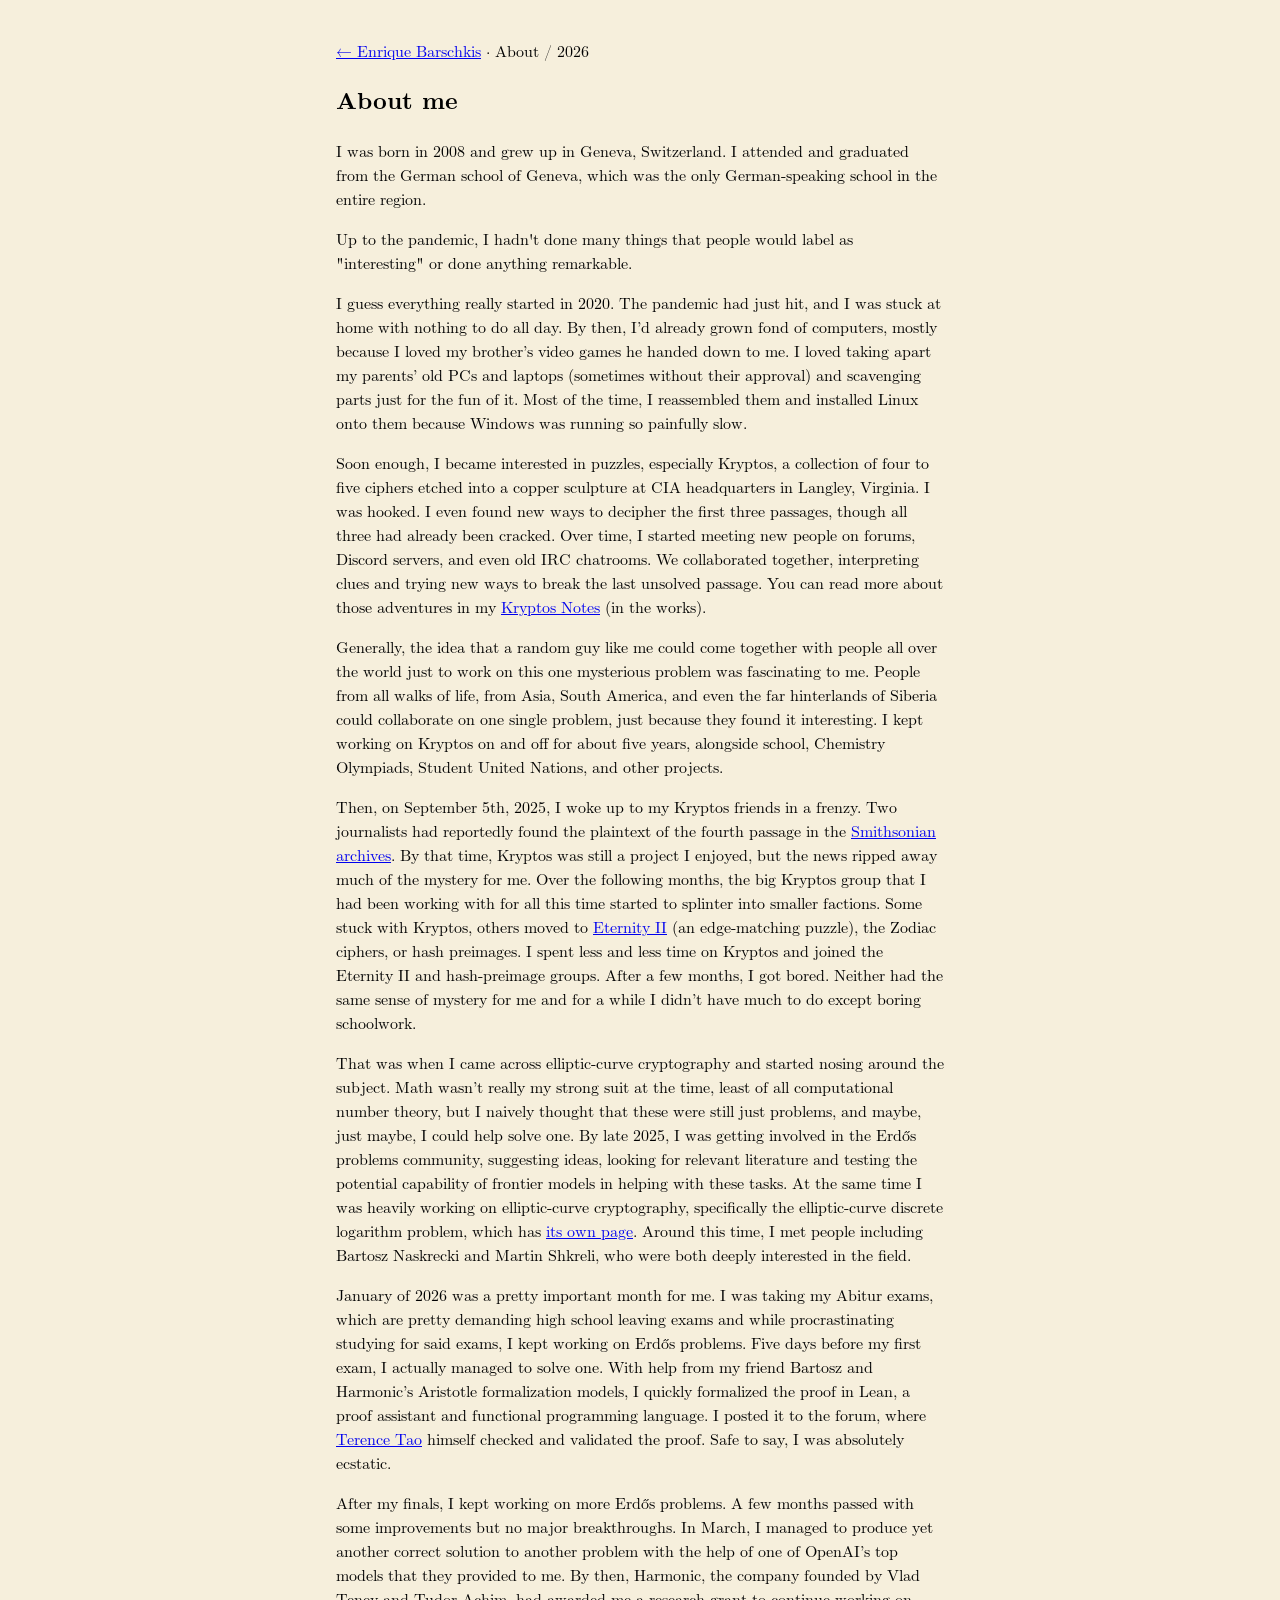
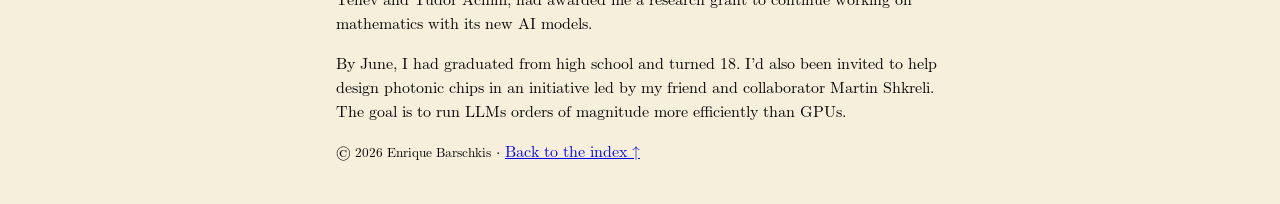
==== commit 9dec040e: "Remove skip links and shrink article figures" ====
--- a/about.html
+++ b/about.html
@@ -33,7 +33,6 @@
   </script>
 </head>
 <body>
-  <a href="#main">Skip to content</a>
   <div>
     <header><a href="./#about">← Enrique Barschkis</a> · <span>About / 2026</span></header>
     <main id="main">
--- a/styles.css
+++ b/styles.css
@@ -33,6 +33,28 @@
 body {
   background-color: #f6efdc;
   font-family: "Computer Modern", serif;
+  line-height: 1.5;
+  max-width: 76ch;
+  margin: clamp(1.25rem, 4vw, 2.5rem) auto;
+  padding-inline: clamp(1rem, 4vw, 2rem);
+}
+
+.site-title {
+  display: flex;
+  align-items: center;
+  gap: clamp(.75rem, 3vw, 1.25rem);
+  margin-block: 1rem;
+}
+
+.site-title h1 {
+  font-size: clamp(1.6rem, 7vw, 2rem);
+  margin: 0;
+  line-height: 1.1;
+}
+
+.site-title img {
+  flex: none;
+  width: clamp(3.5rem, 14vw, 6.5rem);
 }
 
 img, #real-curve-svg {
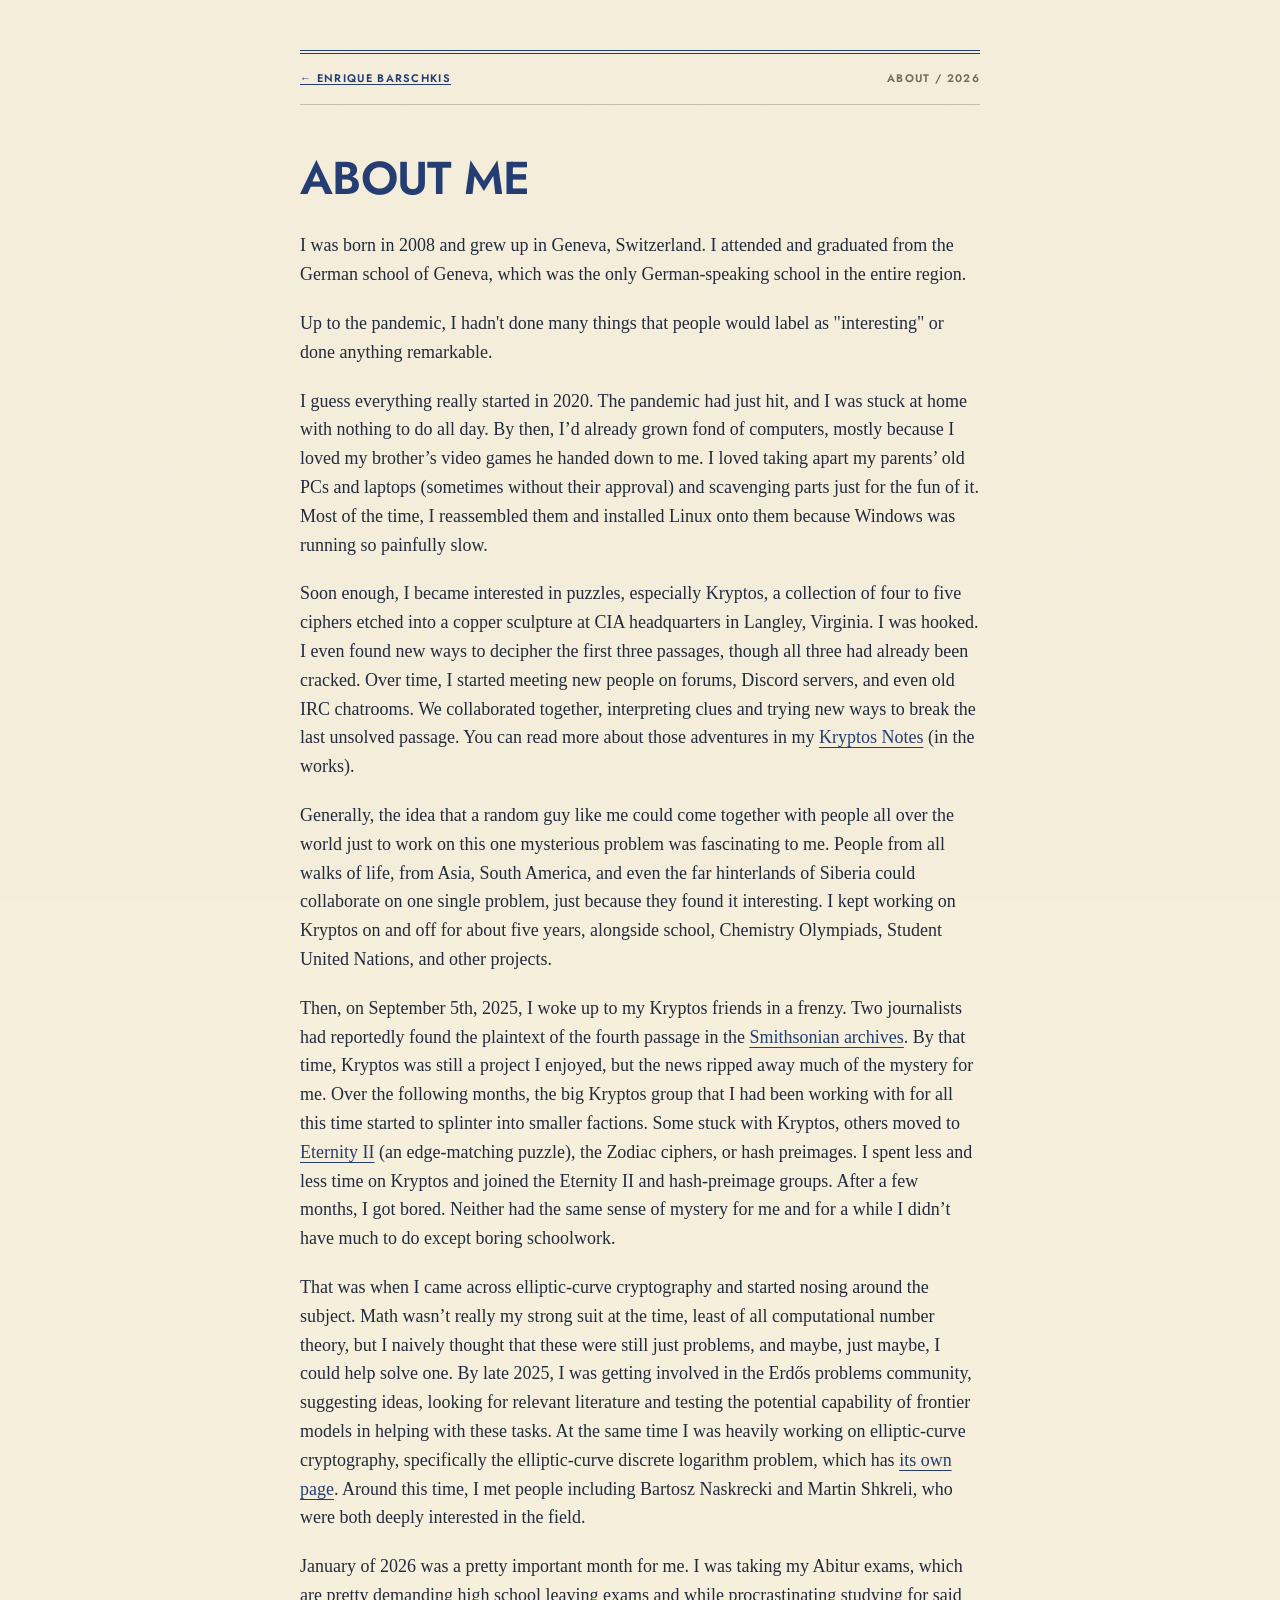
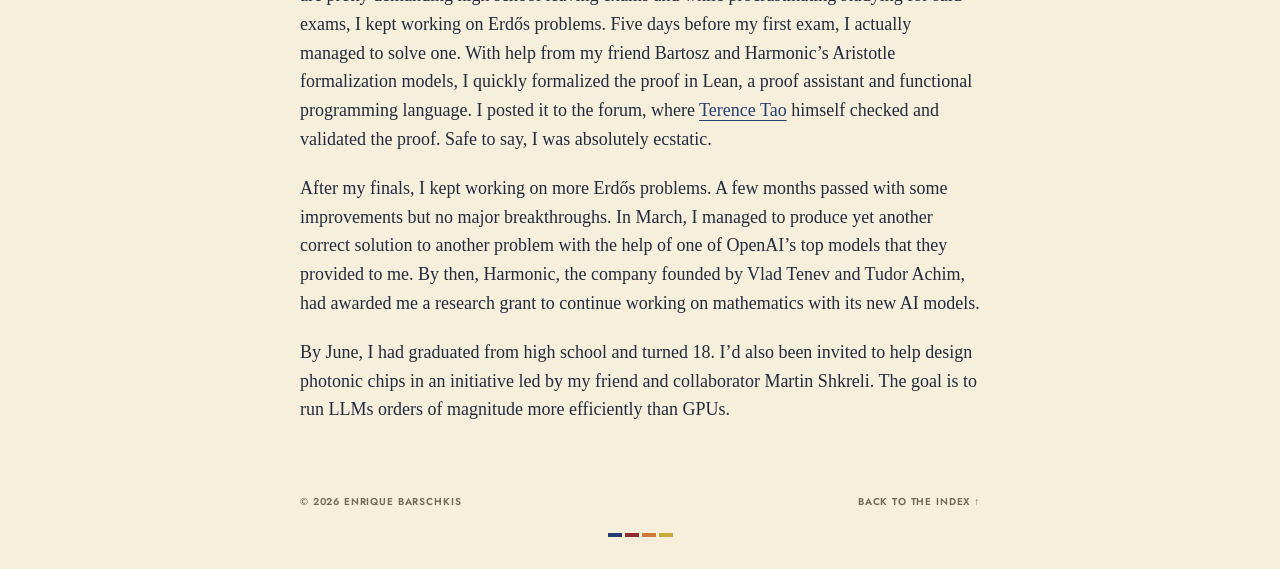
==== commit b0daad59: "Restore site to its original design" ====
--- a/about.html
+++ b/about.html
@@ -4,7 +4,7 @@
   <meta charset="utf-8">
   <meta name="viewport" content="width=device-width, initial-scale=1">
   <meta name="description" content="Enrique Barschkis on old computers, Kryptos, Erdős problems, elliptic-curve cryptography, and photonic LLM acceleration.">
-  <meta name="theme-color" content="#f6efdc">
+  <meta name="theme-color" content="#942c36">
   <title>About me · Enrique Barschkis</title>
   <link rel="canonical" href="https://ebarschkis.github.io/about.html">
   <link rel="icon" type="image/png" href="favicon.png">
@@ -33,8 +33,9 @@
   </script>
 </head>
 <body>
-  <div>
-    <header><a href="./#about">← Enrique Barschkis</a> · <span>About / 2026</span></header>
+  <a class="skip-link" href="#main">Skip to content</a>
+  <div class="document-page">
+    <header class="document-header"><a href="./#about">← Enrique Barschkis</a><span>About / 2026</span></header>
     <main id="main">
       <article>
         <h1>About me</h1>
@@ -59,7 +60,7 @@
         <p>By June, I had graduated from high school and turned 18. I’d also been invited to help design photonic chips in an initiative led by my friend and collaborator Martin Shkreli. The goal is to run LLMs orders of magnitude more efficiently than GPUs.</p>
       </article>
     </main>
-    <footer><small>© 2026 Enrique Barschkis</small> · <a href="./#about">Back to the index ↑</a></footer>
+    <footer class="footer"><div class="footer-line"><small>© 2026 Enrique Barschkis</small><a href="./#about">Back to the index ↑</a></div><div class="printer-colors" aria-hidden="true"><i></i><i></i><i></i><i></i></div></footer>
   </div>
 </body>
 </html>
--- a/styles.css
+++ b/styles.css
@@ -1,77 +1,166 @@
 @font-face {
-  font-family: "Computer Modern";
-  src: url("assets/fonts/cmunrm.woff2") format("woff2");
-  font-weight: normal;
+  font-family: "Jost";
   font-style: normal;
+  font-weight: 600;
   font-display: swap;
+  src: url("assets/fonts/jost-latin-600.woff2") format("woff2");
 }
 
-@font-face {
-  font-family: "Computer Modern";
-  src: url("assets/fonts/cmunbx.woff2") format("woff2");
-  font-weight: bold;
-  font-style: normal;
-  font-display: swap;
+:root {
+  color-scheme: light;
+  --paper: #f6efdc;
+  --ink: #222b3d;
+  --blue: #243e74;
+  --red: #942c36;
+  --gold: #efb844;
+  --muted: #726953;
+  --line: #c8bfa9;
+  --display: "Jost", "Century Gothic", sans-serif;
+  --body: Georgia, "Times New Roman", serif;
 }
 
-@font-face {
-  font-family: "Computer Modern";
-  src: url("assets/fonts/cmunti.woff2") format("woff2");
-  font-weight: normal;
-  font-style: italic;
-  font-display: swap;
+* { box-sizing: border-box; }
+html { scroll-padding-top: 24px; }
+body {
+  margin: 0;
+  background: var(--paper);
+  color: var(--ink);
+  font-family: var(--body);
+  font-size: 18px;
+  line-height: 1.6;
+  -webkit-font-smoothing: antialiased;
 }
 
-@font-face {
-  font-family: "Computer Modern";
-  src: url("assets/fonts/cmunbi.woff2") format("woff2");
-  font-weight: bold;
-  font-style: italic;
-  font-display: swap;
+body::before {
+  content: "";
+  position: fixed;
+  inset: 0;
+  z-index: -1;
+  pointer-events: none;
+  opacity: .12;
+  background-image: url("assets/grain.svg");
 }
 
-body {
-  background-color: #f6efdc;
-  font-family: "Computer Modern", serif;
-  line-height: 1.5;
-  max-width: 76ch;
-  margin: clamp(1.25rem, 4vw, 2.5rem) auto;
-  padding-inline: clamp(1rem, 4vw, 2rem);
+::selection { background: #e8c875; color: var(--ink); }
+a { color: var(--blue); text-underline-offset: .2em; text-decoration-thickness: 1px; }
+a:hover { color: var(--red); }
+a:focus-visible { outline: 2px solid var(--red); outline-offset: 5px; }
+img { max-width: 100%; }
+.page { width: min(760px, calc(100% - 48px)); margin: 35px auto 24px; }
+.sr-only { position: absolute; width: 1px; height: 1px; overflow: hidden; clip-path: inset(50%); white-space: nowrap; }
+.skip-link { position: fixed; top: 12px; left: 12px; z-index: 10; padding: 8px 14px; background: var(--paper); transform: translateY(-160%); }
+.skip-link:focus { transform: none; }
+.masthead { margin: 0 28px; padding-bottom: 10px; border-bottom: 1px solid var(--line); }
+.masthead-title { display: flex; align-items: center; gap: 24px; margin-bottom: 14px; }
+.masthead-title h1 { min-width: 0; margin: 0; }
+.portrait { display: block; flex: none; width: 104px; height: 104px; object-fit: cover; border-radius: 50%; padding: 4px; border: 1px solid var(--line); }
+h1 { margin: 0 0 14px; color: var(--ink); font: 600 clamp(32px, 6vw, 46px)/1.2 var(--display); letter-spacing: -.025em; }
+.main-nav { display: flex; flex-wrap: wrap; gap: 0 28px; }
+.main-nav a { display: flex; align-items: baseline; gap: 8px; padding: 9px 0; font: 600 12px/1.6 var(--display); letter-spacing: .12em; text-transform: uppercase; text-decoration: none; }
+.main-nav a:hover { text-decoration: underline; }
+.main-nav a span { color: var(--red); font-size: 9px; letter-spacing: .04em; }
+.content { padding: 0 28px; }
+section { margin-top: 29px; scroll-margin-top: 24px; }
+.about-section { margin-top: 31px; }
+.section-heading { display: flex; align-items: center; gap: 12px; margin-bottom: 11px; }
+.exhibit { color: var(--red); font: 600 11px/1 var(--display); letter-spacing: .05em; }
+h2 { margin: 0; color: var(--blue); font: 600 16px/1.5 var(--display); text-transform: uppercase; letter-spacing: .12em; }
+.section-line { flex: 1; border-top: 1px solid var(--line); margin-left: 5px; }
+p { margin: 0 0 10px; }
+.bio p { margin-bottom: 12px; }
+.bio p:last-child { margin-bottom: 0; }
+.bio p:first-child { font-size: 21px; text-align: center; }
+.bio p + p { color: #524f46; }
+.about-more { margin-top: 12px; }
+.about-more a:hover .link-label > span, .about-more a:focus-visible .link-label > span { visibility: hidden; }
+.empty-state { color: var(--muted); font-size: 16px; font-style: italic; margin-bottom: 0; }
+.entry-list { list-style: none; margin: 0; padding: 0; }
+.entry { padding: 11px 0 12px; border-bottom: 1px solid var(--line); }
+.entry:first-child { padding-top: 0; }
+.entry:last-child { border-bottom: 0; padding-bottom: 0; }
+.entry-top { display: flex; gap: 20px; align-items: baseline; justify-content: space-between; }
+.entry-title { font-size: 18px; font-weight: normal; }
+#articles .entry { border-bottom: 0; }
+.animated-link { position: relative; display: inline-block; min-width: 0; padding-right: 1.5em; }
+#articles .animated-link { display: block; }
+.link-label { display: inline-block; transition: transform .18s ease; }
+.hover-arrow { position: absolute; left: 0; top: 0; opacity: 0; transition: opacity .18s ease; }
+.animated-link:hover .link-label, .animated-link:focus-visible .link-label { transform: translateX(1.5em); }
+.animated-link:hover .hover-arrow, .animated-link:focus-visible .hover-arrow { opacity: 1; }
+.animated-link:hover .link-arrow, .animated-link:focus-visible .link-arrow { visibility: hidden; }
+.entry-date { flex-shrink: 0; color: var(--muted); font: 600 11px/1.5 var(--display); letter-spacing: .07em; text-transform: uppercase; }
+.entry p { font-size: 16px; line-height: 1.5; margin: 4px 0 0; color: #524f46; }
+.note-entry { display: grid; grid-template-columns: 100px 1fr; gap: 18px; align-items: baseline; padding: 8px 0; }
+.note-entry .entry-date { font-size: 10px; }
+.note-entry a { font-size: 17px; }
+.contact-links { display: flex; flex-wrap: wrap; gap: 8px 25px; list-style: none; margin: 0; padding: 0; font-size: 17px; }
+.contact-links a { display: inline-block; padding: 3px 0; }
+.link-arrow { font-family: var(--display); font-size: 13px; padding-left: 4px; }
+.footer { padding: 0 28px; margin-top: 29px; }
+.footer-ornament { display: flex; gap: 14px; align-items: center; justify-content: center; color: var(--red); }
+.footer-ornament span { width: 55px; height: 4px; border-top: 1px solid var(--line); border-bottom: 1px solid var(--line); }
+.footer-line { display: flex; justify-content: space-between; align-items: center; gap: 12px; margin-top: 18px; color: var(--muted); font: 600 10px/1.8 var(--display); letter-spacing: .085em; text-transform: uppercase; }
+.footer-line small { font-size: inherit; }
+.footer-line a { color: var(--muted); text-decoration: none; }
+.footer-line a:hover { color: var(--red); text-decoration: underline; }
+.printer-colors { display: flex; justify-content: center; gap: 3px; margin-top: 22px; }
+.printer-colors i { width: 14px; height: 4px; background: var(--blue); }
+.printer-colors i:nth-child(2) { background: var(--red); }
+.printer-colors i:nth-child(3) { background: #cf7736; }
+.printer-colors i:nth-child(4) { background: #caab39; }
+
+/* The same small document layout for individual notes and the colophon. */
+.document-page { width: min(680px, calc(100% - 48px)); margin: 50px auto 32px; }
+.document-header { border-top: 4px double var(--blue); border-bottom: 1px solid var(--line); padding: 16px 0; display: flex; justify-content: space-between; gap: 16px; }
+.document-header a, .document-header span { font: 600 11px/1.6 var(--display); letter-spacing: .12em; text-transform: uppercase; }
+.document-header span { color: var(--muted); }
+.document-page article { padding: 37px 0 20px; }
+.document-page h1 { color: var(--blue); font: 600 clamp(30px, 6vw, 46px)/1.15 var(--display); letter-spacing: -.015em; text-transform: uppercase; padding: 0; margin: 10px 0 27px; }
+.document-page h2 { margin: 28px 0 12px; }
+.document-page article p { margin-bottom: 20px; }
+.document-kicker { color: var(--red); font: 600 11px/1.4 var(--display); letter-spacing: .13em; text-transform: uppercase; }
+.palette { display: flex; height: 14px; margin: 25px 0; }
+.palette span { flex: 1; }
+.palette span:nth-child(1) { background: var(--blue); }
+.palette span:nth-child(2) { background: var(--red); }
+.palette span:nth-child(3) { background: #cf7736; }
+.palette span:nth-child(4) { background: var(--gold); }
+.document-page .footer { padding: 0; }
+.document-page article li { margin-bottom: 8px; }
+.link-placeholder { color: var(--muted); font-size: .85em; }
+
+@media (min-width: 1400px) { .page { margin-top: 46px; } }
+@media (max-width: 600px) {
+  .page { width: calc(100% - 28px); margin-top: 16px; }
+  .masthead { margin: 12px 12px 0; padding-bottom: 4px; }
+  .masthead-title { gap: 16px; margin-bottom: 8px; }
+  .portrait { width: 72px; height: 72px; padding: 3px; }
+  h1 { margin-bottom: 8px; }
+  .main-nav { justify-content: space-between; gap: 0 12px; }
+  .main-nav a { gap: 5px; padding: 9px 0; font-size: 10px; letter-spacing: .07em; min-height: 44px; align-items: center; }
+  .main-nav a span { font-size: 8px; }
+  .content, .footer { padding-left: 12px; padding-right: 12px; }
+  section { margin-top: 26px; }
+  .about-section { margin-top: 25px; }
+  .bio p:first-child { font-size: 20px; }
+  .bio p + p { font-size: 17px; }
+  h2 { font-size: 14px; }
+  .section-heading { gap: 10px; }
+  .entry-top { gap: 12px; }
+  .entry-title { font-size: 17px; }
+  .note-entry { grid-template-columns: 83px 1fr; gap: 12px; }
+  .footer-line { font-size: 9px; letter-spacing: .025em; flex-wrap: wrap; justify-content: center; }
+  .document-page { width: calc(100% - 40px); margin-top: 24px; }
+  .document-header { flex-wrap: wrap; gap: 8px; }
 }
 
-.site-title {
-  display: flex;
-  align-items: center;
-  gap: clamp(.75rem, 3vw, 1.25rem);
-  margin-block: 1rem;
+@media (prefers-reduced-motion: reduce) {
+  .link-label, .hover-arrow { transition: none; }
 }
 
-.site-title h1 {
-  font-size: clamp(1.6rem, 7vw, 2rem);
-  margin: 0;
-  line-height: 1.1;
+@media print {
+  body { background: white; font-size: 12pt; }
+  body::before, .skip-link, .main-nav { display: none; }
+  .page, .document-page { width: 100%; margin: 0; }
+  .masthead, section, .footer { break-inside: avoid; }
 }
-
-.site-title img {
-  flex: none;
-  width: clamp(3.5rem, 14vw, 6.5rem);
-}
-
-img, #real-curve-svg {
-  max-width: 100%;
-  height: auto;
-}
-
-#real-curve-svg {
-  touch-action: none;
-}
-
-.katex-display {
-  overflow-x: auto;
-  overflow-y: hidden;
-}
-
-.katex-display > .katex {
-  width: max-content;
-  min-width: 100%;
-}
